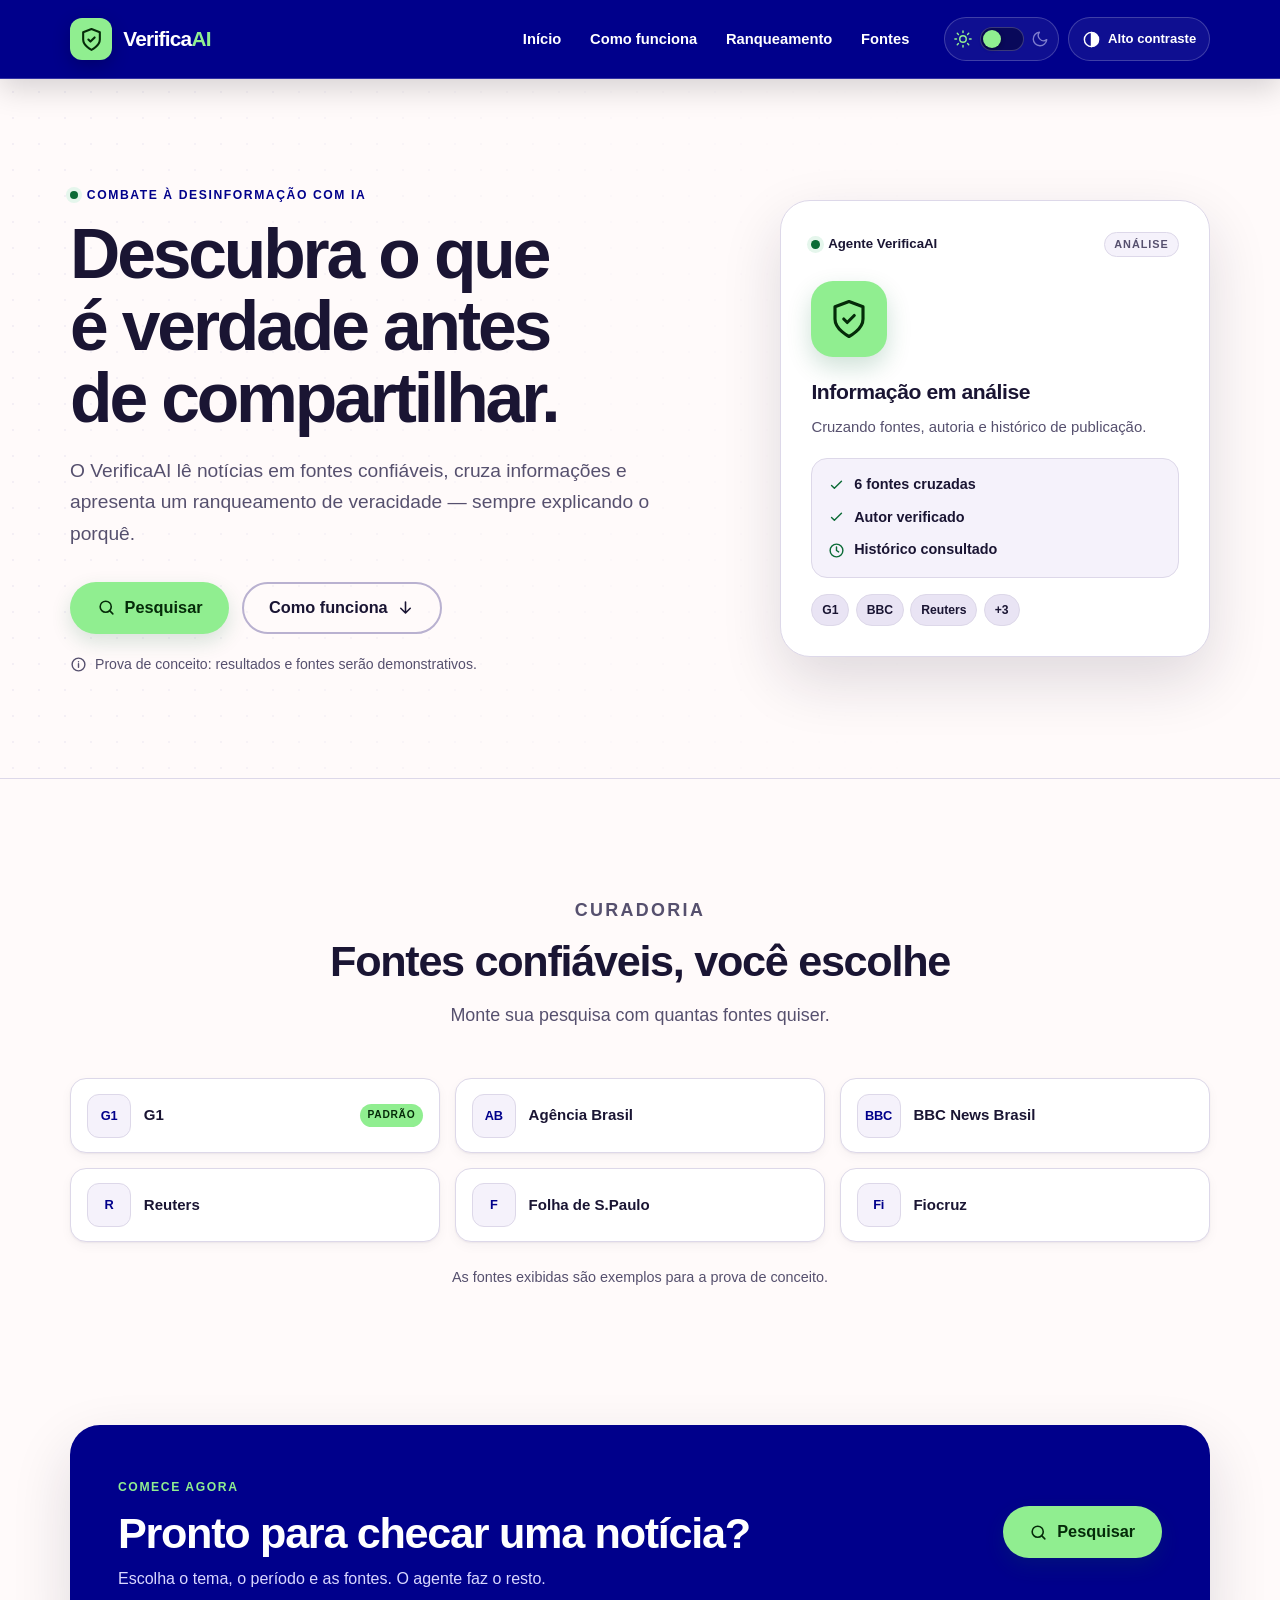
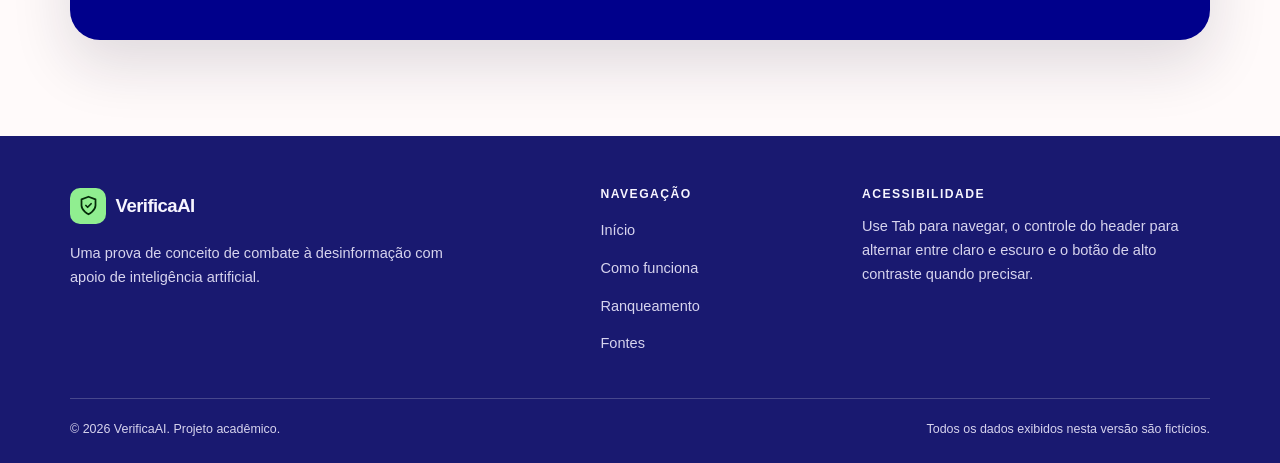
==== frontend/index.html @ 09188e4e "feat: criação inicial do frontend" ====
<!doctype html>
<html lang="pt-BR">
<head>
  <meta charset="utf-8">
  <meta name="viewport" content="width=device-width, initial-scale=1">
  <meta name="description" content="VerificaAI: aplicação que cruza fontes confiáveis e ranqueia a veracidade de notícias com o apoio de um agente de IA.">
  <meta name="theme-color" id="theme-color" content="#00008b">
  <title>VerificaAI — Combate à desinformação com IA</title>
  <script>
    (function () {
      try {
        var theme = localStorage.getItem("verificaai-theme");
        var contrast = localStorage.getItem("verificaai-contrast");
        var prefersDark = window.matchMedia("(prefers-color-scheme: dark)").matches;
        document.documentElement.dataset.theme = theme === "light" || theme === "dark" ? theme : (prefersDark ? "dark" : "light");
        if (contrast === "high") {
          document.documentElement.dataset.contrast = "high";
        }
      } catch (error) {
        document.documentElement.dataset.theme = window.matchMedia("(prefers-color-scheme: dark)").matches ? "dark" : "light";
      }
    })();
  </script>
  <link rel="stylesheet" href="src/css/global.css">
  <link rel="stylesheet" href="src/css/header.css">
  <link rel="stylesheet" href="src/css/button.css">
  <link rel="stylesheet" href="src/css/layout.css">
  <link rel="stylesheet" href="src/css/footer.css">
  <script src="src/js/theme_change.js" defer></script>
</head>
<body>
  <a class="skip-link" href="#conteudo">Pular para o conteúdo</a>

  <header class="site-header">
    <div class="container header__inner">
      <a class="brand" href="#inicio" aria-label="VerificaAI — voltar ao início">
        <span class="brand__mark" aria-hidden="true">
          <svg viewBox="0 0 24 24" fill="none" stroke="currentColor" stroke-width="2" stroke-linecap="round" stroke-linejoin="round">
            <path d="M12 22s8-4 8-10V5l-8-3-8 3v7c0 6 8 10 8 10Z"/>
            <path d="m9 12 2 2 4-4"/>
          </svg>
        </span>
        <span class="brand__name">Verifica<span>AI</span></span>
      </a>

      <nav class="main-nav" aria-label="Navegação principal">
        <ul class="nav-list">
          <li><a href="#inicio">Início</a></li>
          <li><a href="pages/como_funciona.html">Como funciona</a></li>
          <li><a href="pages/como_funciona.html#ranqueamento">Ranqueamento</a></li>
          <li><a href="#fontes">Fontes</a></li>
        </ul>
      </nav>

      <div class="header__actions">
        <button class="theme-switch" id="theme-switch" type="button" role="switch" aria-checked="false" aria-label="Ativar tema escuro">
          <svg class="theme-switch__icon theme-switch__icon--sun" viewBox="0 0 24 24" fill="none" stroke="currentColor" stroke-width="1.8" stroke-linecap="round" stroke-linejoin="round" aria-hidden="true">
            <circle cx="12" cy="12" r="4"/>
            <path d="M12 2v2m0 16v2M4.93 4.93l1.41 1.41m11.32 11.32 1.41 1.41M2 12h2m16 0h2M4.93 19.07l1.41-1.41M17.66 6.34l1.41-1.41"/>
          </svg>
          <span class="theme-switch__track" aria-hidden="true">
            <span class="theme-switch__thumb"></span>
          </span>
          <svg class="theme-switch__icon theme-switch__icon--moon" viewBox="0 0 24 24" fill="none" stroke="currentColor" stroke-width="1.8" stroke-linecap="round" stroke-linejoin="round" aria-hidden="true">
            <path d="M21 12.8A9 9 0 1 1 11.2 3 7 7 0 0 0 21 12.8Z"/>
          </svg>
        </button>

        <button class="contrast-toggle" id="contrast-toggle" type="button" aria-pressed="false" aria-label="Ativar alto contraste">
          <svg viewBox="0 0 24 24" fill="none" stroke="currentColor" stroke-width="1.8" stroke-linecap="round" stroke-linejoin="round" aria-hidden="true">
            <circle cx="12" cy="12" r="9"/>
            <path d="M12 3v18"/>
            <path d="M12 3a9 9 0 0 1 0 18" fill="currentColor" stroke="none"/>
          </svg>
          <span class="contrast-toggle__label">Alto contraste</span>
        </button>
      </div>
    </div>
  </header>

  <main id="conteudo" tabindex="-1">
    <section class="hero" id="inicio" aria-labelledby="hero-title">
      <div class="container hero__inner">
        <div class="hero__content">
          <p class="eyebrow"><span class="eyebrow__dot" aria-hidden="true"></span>Combate à desinformação com IA</p>
          <h1 id="hero-title">Descubra o que é verdade antes de compartilhar.</h1>
          <p class="hero__lead">O VerificaAI lê notícias em fontes confiáveis, cruza informações e apresenta um ranqueamento de veracidade — sempre explicando o porquê.</p>
          <div class="hero__actions">
            <button class="btn btn--primary btn--lg" type="button" id="btn-pesquisar" data-open-search>
              <svg viewBox="0 0 24 24" fill="none" stroke="currentColor" stroke-width="2" stroke-linecap="round" stroke-linejoin="round" aria-hidden="true">
                <circle cx="11" cy="11" r="7"/>
                <path d="m20 20-4-4"/>
              </svg>
              Pesquisar
            </button>
            <a class="btn btn--ghost btn--lg" href="pages/como_funciona.html">
              Como funciona
              <svg viewBox="0 0 24 24" fill="none" stroke="currentColor" stroke-width="2" stroke-linecap="round" stroke-linejoin="round" aria-hidden="true">
                <path d="M12 5v14m0 0-6-6m6 6 6-6"/>
              </svg>
            </a>
          </div>
          <p class="hero__note">
            <svg viewBox="0 0 24 24" fill="none" stroke="currentColor" stroke-width="2" stroke-linecap="round" stroke-linejoin="round" aria-hidden="true">
              <circle cx="12" cy="12" r="9"/>
              <path d="M12 11v5m0-8h.01"/>
            </svg>
            Prova de conceito: resultados e fontes serão demonstrativos.
          </p>
        </div>

        <aside class="hero__panel" aria-label="Ilustração do funcionamento do agente de verificação">
          <div class="agent-card">
            <div class="agent-card__header">
              <span class="agent-card__status">
                <span class="status-dot" aria-hidden="true"></span>
                Agente VerificaAI
              </span>
              <span class="agent-card__tag">Análise</span>
            </div>

            <div class="agent-card__shield" aria-hidden="true">
              <svg viewBox="0 0 24 24" fill="none" stroke="currentColor" stroke-width="1.8" stroke-linecap="round" stroke-linejoin="round">
                <path d="M12 22s8-4 8-10V5l-8-3-8 3v7c0 6 8 10 8 10Z"/>
                <path d="m9 12 2 2 4-4"/>
              </svg>
            </div>

            <p class="agent-card__title">Informação em análise</p>
            <p class="agent-card__text">Cruzando fontes, autoria e histórico de publicação.</p>

            <ul class="agent-card__checks">
              <li>
                <svg viewBox="0 0 24 24" fill="none" stroke="currentColor" stroke-width="2" stroke-linecap="round" stroke-linejoin="round" aria-hidden="true"><path d="m5 12 4 4L19 6"/></svg>
                6 fontes cruzadas
              </li>
              <li>
                <svg viewBox="0 0 24 24" fill="none" stroke="currentColor" stroke-width="2" stroke-linecap="round" stroke-linejoin="round" aria-hidden="true"><path d="m5 12 4 4L19 6"/></svg>
                Autor verificado
              </li>
              <li>
                <svg viewBox="0 0 24 24" fill="none" stroke="currentColor" stroke-width="2" stroke-linecap="round" stroke-linejoin="round" aria-hidden="true"><circle cx="12" cy="12" r="9"/><path d="M12 7v5l3 2"/></svg>
                Histórico consultado
              </li>
            </ul>

            <div class="agent-card__sources" aria-label="Exemplos de fontes consultadas">
              <span>G1</span>
              <span>BBC</span>
              <span>Reuters</span>
              <span>+3</span>
            </div>
          </div>
        </aside>
      </div>
    </section>

    <section class="section" id="fontes" aria-labelledby="fontes-title">
      <div class="container">
        <div class="section__header section__header--center">
          <p class="eyebrow">Curadoria</p>
          <h2 id="fontes-title">Fontes confiáveis, você escolhe</h2>
          <p>Monte sua pesquisa com quantas fontes quiser.</p>
        </div>

        <ul class="sources-grid" aria-label="Fontes disponíveis">
          <li class="source-card">
            <span class="source-card__mark" aria-hidden="true">G1</span>
            <span class="source-card__name">G1</span>
            <span class="source-card__tag">Padrão</span>
          </li>
          <li class="source-card">
            <span class="source-card__mark" aria-hidden="true">AB</span>
            <span class="source-card__name">Agência Brasil</span>
          </li>
          <li class="source-card">
            <span class="source-card__mark" aria-hidden="true">BBC</span>
            <span class="source-card__name">BBC News Brasil</span>
          </li>
          <li class="source-card">
            <span class="source-card__mark" aria-hidden="true">R</span>
            <span class="source-card__name">Reuters</span>
          </li>
          <li class="source-card">
            <span class="source-card__mark" aria-hidden="true">F</span>
            <span class="source-card__name">Folha de S.Paulo</span>
          </li>
          <li class="source-card">
            <span class="source-card__mark" aria-hidden="true">Fi</span>
            <span class="source-card__name">Fiocruz</span>
          </li>
        </ul>

        <p class="sources-note">As fontes exibidas são exemplos para a prova de conceito.</p>
      </div>
    </section>

    <section class="section section--cta" aria-labelledby="cta-title">
      <div class="container">
        <div class="cta-panel">
          <div class="cta-panel__content">
            <p class="eyebrow">Comece agora</p>
            <h2 id="cta-title">Pronto para checar uma notícia?</h2>
            <p>Escolha o tema, o período e as fontes. O agente faz o resto.</p>
          </div>
          <button class="btn btn--primary btn--lg" type="button" data-open-search>
            <svg viewBox="0 0 24 24" fill="none" stroke="currentColor" stroke-width="2" stroke-linecap="round" stroke-linejoin="round" aria-hidden="true">
              <circle cx="11" cy="11" r="7"/>
              <path d="m20 20-4-4"/>
            </svg>
            Pesquisar
          </button>
        </div>
      </div>
    </section>
  </main>

  <footer class="site-footer">
    <div class="container">
      <div class="footer__grid">
        <div class="footer__brand-col">
          <a class="footer__brand" href="#inicio" aria-label="VerificaAI — voltar ao início">
            <span class="footer__brand-mark" aria-hidden="true">
              <svg viewBox="0 0 24 24" fill="none" stroke="currentColor" stroke-width="2" stroke-linecap="round" stroke-linejoin="round">
                <path d="M12 22s8-4 8-10V5l-8-3-8 3v7c0 6 8 10 8 10Z"/>
                <path d="m9 12 2 2 4-4"/>
              </svg>
            </span>
            VerificaAI
          </a>
          <p>Uma prova de conceito de combate à desinformação com apoio de inteligência artificial.</p>
        </div>

        <nav class="footer__nav" aria-label="Links do rodapé">
          <h2 class="footer__title">Navegação</h2>
          <ul>
            <li><a href="#inicio">Início</a></li>
            <li><a href="pages/como_funciona.html">Como funciona</a></li>
            <li><a href="pages/como_funciona.html#ranqueamento">Ranqueamento</a></li>
            <li><a href="#fontes">Fontes</a></li>
          </ul>
        </nav>

        <div>
          <h2 class="footer__title">Acessibilidade</h2>
          <p>Use Tab para navegar, o controle do header para alternar entre claro e escuro e o botão de alto contraste quando precisar.</p>
        </div>
      </div>

      <div class="footer__bottom">
        <p>© 2026 VerificaAI. Projeto acadêmico.</p>
        <p>Todos os dados exibidos nesta versão são fictícios.</p>
      </div>
    </div>
  </footer>

  <div class="sr-only" id="a11y-status" role="status" aria-live="polite" aria-atomic="true"></div>
</body>
</html>
---- frontend/src/css/global.css ----
:root {
  color-scheme: light;
  --font-sans: "Segoe UI", "Helvetica Neue", Arial, system-ui, -apple-system, sans-serif;
  --container: 1140px;

  --bg: #fffafa;
  --surface: #ffffff;
  --surface-2: #f5f2fb;
  --surface-3: #e9e4f4;
  --text: #1a1533;
  --text-muted: #56506e;
  --border: #ddd8e9;
  --border-strong: #b9b1d0;

  --link: #1a1a9c;
  --link-hover: #00008b;
  --accent: #00008b;
  --primary: #90ee90;
  --primary-hover: #6fdc6f;
  --on-primary: #052b09;

  --header-bg: #00008b;
  --header-text: #ffffff;
  --header-muted: #d9d7ff;
  --header-border: rgba(255, 255, 255, 0.2);
  --header-hover: rgba(255, 255, 255, 0.13);

  --footer-bg: #191970;
  --footer-text: #f7f5ff;
  --footer-muted: #d7d4ee;
  --footer-border: rgba(255, 255, 255, 0.2);

  --success: #0b6b36;
  --success-bg: #e5f6ec;
  --warning: #8a5100;
  --warning-bg: #fff2da;
  --danger: #b3261e;
  --danger-bg: #fdebea;

  --focus: #00008b;
  --focus-halo: #ffc857;

  --shadow-sm: 0 1px 2px rgba(26, 21, 51, 0.06), 0 4px 12px rgba(26, 21, 51, 0.04);
  --shadow-md: 0 12px 30px rgba(26, 21, 51, 0.09);
  --shadow-lg: 0 24px 60px rgba(26, 21, 51, 0.14);

  --radius-sm: 10px;
  --radius-md: 16px;
  --radius-lg: 24px;
  --radius-xl: 30px;

  --transition: 180ms ease;
}

:root[data-theme="dark"] {
  color-scheme: dark;
  --bg: #2e2e2e;
  --surface: #383838;
  --surface-2: #414141;
  --surface-3: #4b4b4b;
  --text: #f7f5ff;
  --text-muted: #c9c4d8;
  --border: #5b5666;
  --border-strong: #7c758c;

  --link: #c9c4ff;
  --link-hover: #e3e0ff;
  --accent: #c9c4ff;
  --primary: #90ee90;
  --primary-hover: #a5f7a5;
  --on-primary: #052b09;

  --header-bg: #00008b;
  --header-text: #ffffff;
  --header-muted: #e1dfff;
  --header-border: rgba(255, 255, 255, 0.24);
  --header-hover: rgba(255, 255, 255, 0.16);

  --footer-bg: #191970;
  --footer-text: #f7f5ff;
  --footer-muted: #e1dfff;
  --footer-border: rgba(255, 255, 255, 0.24);

  --success: #7ce5a8;
  --success-bg: #173d28;
  --warning: #ffd18a;
  --warning-bg: #46320f;
  --danger: #ff9b95;
  --danger-bg: #4a1d1b;

  --focus: #ffffff;
  --focus-halo: #ffc857;

  --shadow-sm: 0 1px 2px rgba(0, 0, 0, 0.3), 0 4px 12px rgba(0, 0, 0, 0.2);
  --shadow-md: 0 12px 30px rgba(0, 0, 0, 0.32);
  --shadow-lg: 0 24px 60px rgba(0, 0, 0, 0.4);
}

:root[data-contrast="high"] {
  --bg: #ffffff;
  --surface: #ffffff;
  --surface-2: #ffffff;
  --surface-3: #ededed;
  --text: #000000;
  --text-muted: #1c1c1c;
  --border: #000000;
  --border-strong: #000000;

  --link: #0000cc;
  --link-hover: #0000ee;
  --accent: #0000cc;
  --primary: #90ee90;
  --primary-hover: #66dd66;
  --on-primary: #000000;

  --header-bg: #000000;
  --header-text: #ffffff;
  --header-muted: #ffffff;
  --header-border: #ffffff;
  --header-hover: #333333;

  --footer-bg: #000000;
  --footer-text: #ffffff;
  --footer-muted: #ffffff;
  --footer-border: #ffffff;

  --success: #006400;
  --success-bg: #ffffff;
  --warning: #6b3b00;
  --warning-bg: #ffffff;
  --danger: #b00020;
  --danger-bg: #ffffff;

  --focus: #000000;
  --focus-halo: #ffff00;

  --shadow-sm: none;
  --shadow-md: none;
  --shadow-lg: none;
}

:root[data-theme="dark"][data-contrast="high"] {
  --bg: #000000;
  --surface: #000000;
  --surface-2: #000000;
  --surface-3: #141414;
  --text: #ffffff;
  --text-muted: #f0f0f0;
  --border: #ffffff;
  --border-strong: #ffffff;

  --link: #ffff00;
  --link-hover: #ffff99;
  --accent: #ffff00;
  --primary: #90ee90;
  --primary-hover: #b6ffb6;
  --on-primary: #000000;

  --header-bg: #000000;
  --header-text: #ffffff;
  --header-muted: #ffffff;
  --header-border: #ffffff;
  --header-hover: #333333;

  --footer-bg: #000000;
  --footer-text: #ffffff;
  --footer-muted: #ffffff;
  --footer-border: #ffffff;

  --success: #7cfc00;
  --success-bg: #000000;
  --warning: #ffd700;
  --warning-bg: #000000;
  --danger: #ff8080;
  --danger-bg: #000000;

  --focus: #ffffff;
  --focus-halo: #ffff00;
}

*,
*::before,
*::after {
  box-sizing: border-box;
}

html {
  scroll-behavior: smooth;
  scroll-padding-top: 7rem;
}

body {
  margin: 0;
  min-height: 100vh;
  overflow-x: hidden;
  background: var(--bg);
  color: var(--text);
  font-family: var(--font-sans);
  font-size: 1rem;
  line-height: 1.65;
  -webkit-font-smoothing: antialiased;
  text-rendering: optimizeLegibility;
  transition: background-color var(--transition), color var(--transition);
}

main {
  display: block;
}

main:focus {
  outline: none;
}

h1,
h2,
h3,
h4 {
  margin: 0;
  color: var(--text);
  font-weight: 800;
  letter-spacing: -0.03em;
  line-height: 1.12;
  text-wrap: balance;
}

h1 {
  font-size: clamp(2.45rem, 6vw, 4.35rem);
  line-height: 1.04;
  letter-spacing: -0.045em;
}

h2 {
  font-size: clamp(1.8rem, 3.6vw, 2.7rem);
}

h3 {
  font-size: 1.2rem;
}

p {
  margin: 0;
}

a {
  color: var(--link);
  text-decoration-thickness: 0.08em;
  text-underline-offset: 0.18em;
}

a:hover {
  color: var(--link-hover);
}

ul,
ol {
  margin: 0;
  padding: 0;
}

img,
svg {
  display: block;
  max-width: 100%;
}

svg {
  width: 1.25em;
  height: 1.25em;
  flex: 0 0 auto;
}

button,
input,
select,
textarea {
  font: inherit;
  color: inherit;
}

button {
  cursor: pointer;
}

::selection {
  background: var(--primary);
  color: var(--on-primary);
}

:where(a, button, input, select, textarea, [tabindex]):focus-visible {
  outline: 3px solid var(--focus);
  outline-offset: 2px;
  box-shadow: 0 0 0 5px var(--focus-halo);
}

.container {
  width: min(calc(100% - 2.5rem), var(--container));
  margin-inline: auto;
}

.section {
  padding-block: clamp(4rem, 8vw, 6.5rem);
  background: var(--bg);
}

.section--alt {
  background: var(--surface-2);
  border-block: 1px solid var(--border);
}

.section__header {
  max-width: 680px;
  margin-bottom: clamp(2rem, 4vw, 3rem);
}

.section__header p {
  margin-top: 1rem;
  color: var(--text-muted);
  font-size: clamp(1rem, 1.6vw, 1.12rem);
}

.section__header--center {
  margin-inline: auto;
  text-align: center;
}

.eyebrow {
  display: inline-flex;
  align-items: center;
  gap: 0.55rem;
  margin-bottom: 0.85rem;
  color: var(--accent);
  font-size: 0.76rem;
  font-weight: 800;
  letter-spacing: 0.13em;
  line-height: 1.4;
  text-transform: uppercase;
}

.eyebrow__dot {
  width: 0.5rem;
  height: 0.5rem;
  border-radius: 50%;
  background: var(--success);
  box-shadow: 0 0 0 4px var(--success-bg);
}

.highlight {
  background: linear-gradient(transparent 62%, var(--primary) 62%);
  border-radius: 0.1em;
  padding-inline: 0.04em;
}

.skip-link {
  position: fixed;
  top: 0.75rem;
  left: 0.75rem;
  z-index: 100;
  padding: 0.7rem 1rem;
  border: 2px solid var(--on-primary);
  border-radius: var(--radius-sm);
  background: var(--primary);
  color: var(--on-primary);
  font-weight: 800;
  text-decoration: none;
  transform: translateY(-160%);
  transition: transform var(--transition);
}

.skip-link:focus {
  transform: translateY(0);
}

.sr-only {
  position: absolute;
  width: 1px;
  height: 1px;
  padding: 0;
  margin: -1px;
  overflow: hidden;
  clip: rect(0, 0, 0, 0);
  white-space: nowrap;
  border: 0;
}

@media (max-width: 640px) {
  html {
    scroll-padding-top: 9.5rem;
  }

  .container {
    width: min(calc(100% - 2rem), var(--container));
  }
}

@media (prefers-reduced-motion: reduce) {
  html {
    scroll-behavior: auto;
  }

  *,
  *::before,
  *::after {
    animation-duration: 0.01ms !important;
    animation-iteration-count: 1 !important;
    transition-duration: 0.01ms !important;
    scroll-behavior: auto !important;
  }
}
---- frontend/src/css/header.css ----
.site-header {
  position: sticky;
  top: 0;
  z-index: 50;
  background: var(--header-bg);
  color: var(--header-text);
  border-bottom: 1px solid var(--header-border);
  box-shadow: 0 10px 30px rgba(0, 0, 12, 0.16);
  transition: background-color var(--transition);
}

.header__inner {
  display: flex;
  flex-wrap: wrap;
  align-items: center;
  gap: 1rem;
  min-height: 78px;
  padding-block: 0.7rem;
}

.brand {
  display: inline-flex;
  align-items: center;
  gap: 0.7rem;
  color: var(--header-text);
  font-size: 1.3rem;
  font-weight: 800;
  letter-spacing: -0.035em;
  text-decoration: none;
}

.brand:hover {
  color: var(--header-text);
}

.brand__mark {
  display: grid;
  width: 42px;
  height: 42px;
  place-items: center;
  border-radius: 12px;
  background: var(--primary);
  color: var(--on-primary);
  box-shadow: 0 6px 18px rgba(0, 0, 0, 0.22);
}

.brand__mark svg {
  width: 25px;
  height: 25px;
}

.brand__name span {
  color: var(--primary);
}

.main-nav {
  margin-inline-start: auto;
}

.nav-list {
  display: flex;
  flex-wrap: wrap;
  gap: 0.2rem;
  list-style: none;
}

.nav-list a {
  display: inline-flex;
  min-height: 42px;
  align-items: center;
  padding: 0.45rem 0.8rem;
  border-radius: 999px;
  color: var(--header-text);
  font-size: 0.92rem;
  font-weight: 600;
  text-decoration: none;
  transition: background-color var(--transition), color var(--transition);
}

.nav-list a:hover {
  background: var(--header-hover);
  color: var(--header-text);
}

.nav-list a[aria-current="page"] {
  background: var(--header-hover);
  color: var(--header-text);
}

.header__actions {
  display: flex;
  align-items: center;
  gap: 0.55rem;
  margin-inline-start: 0.35rem;
}

.theme-switch,
.contrast-toggle {
  display: inline-flex;
  min-height: 44px;
  align-items: center;
  justify-content: center;
  border: 1px solid var(--header-border);
  border-radius: 999px;
  background: rgba(255, 255, 255, 0.06);
  color: var(--header-text);
  transition: background-color var(--transition), border-color var(--transition), color var(--transition);
}

.theme-switch {
  gap: 0.45rem;
  padding: 0.35rem 0.6rem;
}

.theme-switch:hover {
  background: var(--header-hover);
}

.theme-switch__icon {
  width: 18px;
  height: 18px;
  color: var(--header-muted);
  opacity: 0.55;
  transition: color var(--transition), opacity var(--transition), transform var(--transition);
}

.theme-switch__track {
  position: relative;
  display: block;
  width: 44px;
  height: 24px;
  border: 1px solid var(--header-border);
  border-radius: 999px;
  background: rgba(0, 0, 0, 0.38);
}

.theme-switch__thumb {
  position: absolute;
  top: 2px;
  left: 2px;
  width: 18px;
  height: 18px;
  border-radius: 50%;
  background: var(--primary);
  box-shadow: 0 1px 4px rgba(0, 0, 0, 0.4);
  transition: transform var(--transition), background-color var(--transition);
}

:root[data-theme="dark"] .theme-switch__thumb {
  transform: translateX(20px);
}

:root[data-theme="light"] .theme-switch__icon--sun,
:root[data-theme="dark"] .theme-switch__icon--moon {
  color: var(--primary);
  opacity: 1;
  transform: scale(1.08);
}

.contrast-toggle {
  gap: 0.45rem;
  padding: 0.4rem 0.8rem;
  font-size: 0.82rem;
  font-weight: 700;
}

.contrast-toggle svg {
  width: 19px;
  height: 19px;
}

.contrast-toggle:hover {
  background: var(--header-hover);
}

.contrast-toggle[aria-pressed="true"] {
  border-color: var(--primary);
  background: var(--primary);
  color: var(--on-primary);
}

:root[data-contrast="high"] .site-header {
  border-bottom-width: 2px;
}

:root[data-contrast="high"] .brand__mark,
:root[data-contrast="high"] .theme-switch,
:root[data-contrast="high"] .contrast-toggle {
  border: 2px solid var(--header-border);
}

@media (max-width: 900px) {
  .header__inner {
    gap: 0.6rem;
    padding-block: 0.65rem 0.5rem;
  }

  .main-nav {
    order: 3;
    width: 100%;
    margin-inline-start: 0;
    padding-top: 0.35rem;
    border-top: 1px solid var(--header-border);
  }

  .nav-list {
    flex-wrap: nowrap;
    overflow-x: auto;
    padding-block: 0.15rem;
    scrollbar-width: none;
  }

  .nav-list::-webkit-scrollbar {
    display: none;
  }

  .nav-list a {
    white-space: nowrap;
  }

  .header__actions {
    margin-inline-start: auto;
  }
}

@media (max-width: 520px) {
  .brand {
    font-size: 1.15rem;
  }

  .brand__mark {
    width: 38px;
    height: 38px;
  }

  .theme-switch {
    padding-inline: 0.5rem;
  }

  .contrast-toggle {
    width: 44px;
    padding: 0;
  }

  .contrast-toggle__label {
    position: absolute;
    width: 1px;
    height: 1px;
    padding: 0;
    margin: -1px;
    overflow: hidden;
    clip: rect(0, 0, 0, 0);
    white-space: nowrap;
    border: 0;
  }
}
---- frontend/src/css/button.css ----
.btn {
  display: inline-flex;
  min-height: 46px;
  align-items: center;
  justify-content: center;
  gap: 0.55rem;
  padding: 0.68rem 1.25rem;
  border: 2px solid transparent;
  border-radius: 999px;
  font-size: 0.98rem;
  font-weight: 800;
  line-height: 1.2;
  text-align: center;
  text-decoration: none;
  transition: background-color var(--transition), border-color var(--transition), color var(--transition), transform var(--transition), box-shadow var(--transition);
}

.btn svg {
  width: 19px;
  height: 19px;
}

.btn--lg {
  min-height: 52px;
  padding: 0.85rem 1.55rem;
  font-size: 1.02rem;
}

.btn--primary {
  background: var(--primary);
  color: var(--on-primary);
  box-shadow: 0 8px 20px rgba(11, 107, 54, 0.16);
}

.btn--primary:hover {
  background: var(--primary-hover);
  color: var(--on-primary);
  box-shadow: 0 12px 26px rgba(11, 107, 54, 0.22);
  transform: translateY(-1px);
}

.btn--primary:active {
  transform: translateY(0);
  box-shadow: 0 4px 12px rgba(11, 107, 54, 0.18);
}

.btn--ghost {
  border-color: var(--border-strong);
  background: transparent;
  color: var(--text);
}

.btn--ghost:hover {
  border-color: var(--text-muted);
  background: var(--surface-2);
  color: var(--text);
}

.btn:focus-visible {
  box-shadow: 0 0 0 5px var(--focus-halo);
}

:root[data-contrast="high"] .btn {
  border-width: 3px;
}

:root[data-contrast="high"] .btn--primary {
  border-color: var(--text);
}

:root[data-contrast="high"] .btn--ghost {
  border-color: var(--border);
}
---- frontend/src/css/layout.css ----
.page-hero {
  overflow: hidden;
  padding-block: clamp(2.5rem, 6vw, 4.5rem) clamp(2.25rem, 5vw, 3.5rem);
  border-bottom: 1px solid var(--border);
  background: var(--bg);
}

.page-hero h1 {
  margin-bottom: 1rem;
}

.page-hero__lead {
  max-width: 780px;
  color: var(--text-muted);
  font-size: clamp(1.02rem, 1.6vw, 1.15rem);
}

.breadcrumb {
  margin-bottom: 1.4rem;
}

.breadcrumb ol {
  display: flex;
  flex-wrap: wrap;
  gap: 0.5rem;
  align-items: center;
  list-style: none;
  font-size: 0.82rem;
}

.breadcrumb li {
  display: flex;
  align-items: center;
  gap: 0.5rem;
}

.breadcrumb li + li::before {
  color: var(--border-strong);
  content: "/";
}

.breadcrumb a {
  color: var(--text-muted);
  font-weight: 600;
  text-decoration: none;
}

.breadcrumb a:hover {
  color: var(--link);
  text-decoration: underline;
  text-underline-offset: 0.18em;
}

.breadcrumb [aria-current="page"] {
  color: var(--text);
  font-weight: 700;
}

.hero {
  position: relative;
  overflow: hidden;
  padding-block: clamp(3.5rem, 8vw, 6.5rem);
  border-bottom: 1px solid var(--border);
  background: var(--bg);
}

.hero::before {
  position: absolute;
  inset: 0;
  background-image: radial-gradient(var(--border) 1px, transparent 1px);
  background-size: 26px 26px;
  content: "";
  opacity: 0.32;
  pointer-events: none;
  -webkit-mask-image: linear-gradient(to right, #000, transparent 72%);
  mask-image: linear-gradient(to right, #000, transparent 72%);
}

.hero__inner {
  position: relative;
  display: grid;
  grid-template-columns: minmax(0, 1.12fr) minmax(320px, 0.88fr);
  gap: clamp(2.5rem, 6vw, 5rem);
  align-items: center;
}

.hero__content {
  max-width: 690px;
}

.hero h1 {
  margin-bottom: 1.25rem;
}

.hero__lead {
  max-width: 620px;
  color: var(--text-muted);
  font-size: clamp(1.04rem, 1.7vw, 1.2rem);
}

.hero__actions {
  display: flex;
  flex-wrap: wrap;
  gap: 0.8rem;
  margin-top: 2rem;
}

.hero__note {
  display: flex;
  align-items: flex-start;
  gap: 0.5rem;
  margin-top: 1.2rem;
  color: var(--text-muted);
  font-size: 0.88rem;
}

.hero__note svg {
  width: 17px;
  height: 17px;
  margin-top: 0.18rem;
}

.hero__panel {
  position: relative;
  width: 100%;
  max-width: 430px;
  justify-self: end;
}

.agent-card {
  position: relative;
  z-index: 1;
  padding: clamp(1.35rem, 3vw, 1.9rem);
  border: 1px solid var(--border);
  border-radius: var(--radius-xl);
  background: var(--surface);
  box-shadow: var(--shadow-lg);
}

.agent-card__header {
  display: flex;
  align-items: center;
  justify-content: space-between;
  gap: 1rem;
  margin-bottom: 1.5rem;
}

.agent-card__status {
  display: inline-flex;
  align-items: center;
  gap: 0.5rem;
  font-size: 0.83rem;
  font-weight: 800;
}

.status-dot {
  width: 0.55rem;
  height: 0.55rem;
  border-radius: 50%;
  background: var(--success);
  box-shadow: 0 0 0 4px var(--success-bg);
  animation: status-pulse 2.8s ease-in-out infinite;
}

@keyframes status-pulse {
  0%,
  100% {
    box-shadow: 0 0 0 3px var(--success-bg);
  }

  50% {
    box-shadow: 0 0 0 7px var(--success-bg);
  }
}

.agent-card__tag,
.score-card__badge {
  display: inline-flex;
  align-items: center;
  padding: 0.22rem 0.55rem;
  border: 1px solid var(--border);
  border-radius: 999px;
  background: var(--surface-2);
  color: var(--text-muted);
  font-size: 0.68rem;
  font-weight: 800;
  letter-spacing: 0.09em;
  line-height: 1.5;
  text-transform: uppercase;
}

.agent-card__shield {
  display: grid;
  width: 76px;
  height: 76px;
  margin-bottom: 1.15rem;
  place-items: center;
  border-radius: 22px;
  background: var(--primary);
  color: var(--on-primary);
  box-shadow: 0 10px 24px rgba(11, 107, 54, 0.2);
}

.agent-card__shield svg {
  width: 42px;
  height: 42px;
}

.agent-card__title {
  margin-bottom: 0.3rem;
  font-size: 1.32rem;
  font-weight: 800;
  letter-spacing: -0.02em;
}

.agent-card__text {
  margin-bottom: 1.15rem;
  color: var(--text-muted);
  font-size: 0.93rem;
}

.agent-card__checks {
  display: grid;
  gap: 0.55rem;
  padding: 0.9rem 1rem;
  border: 1px solid var(--border);
  border-radius: var(--radius-md);
  background: var(--surface-2);
  list-style: none;
}

.agent-card__checks li {
  display: flex;
  align-items: center;
  gap: 0.55rem;
  font-size: 0.9rem;
  font-weight: 600;
}

.agent-card__checks svg {
  width: 17px;
  height: 17px;
  color: var(--success);
}

.agent-card__sources {
  display: flex;
  flex-wrap: wrap;
  gap: 0.4rem;
  margin-top: 1rem;
}

.agent-card__sources span {
  padding: 0.32rem 0.62rem;
  border: 1px solid var(--border);
  border-radius: 999px;
  background: var(--surface-3);
  font-size: 0.76rem;
  font-weight: 800;
}

.trust-strip {
  border-bottom: 1px solid var(--border);
  background: var(--surface);
}

.trust-strip__list {
  display: grid;
  grid-template-columns: repeat(4, 1fr);
  list-style: none;
}

.trust-strip__list li {
  display: flex;
  flex-direction: column;
  gap: 0.08rem;
  padding: 1.25rem 1.5rem;
  border-left: 1px solid var(--border);
}

.trust-strip__list li:first-child {
  padding-left: 0;
  border-left: 0;
}

.trust-strip__list strong {
  color: var(--text);
  font-size: 1.1rem;
  letter-spacing: -0.02em;
}

.trust-strip__list span {
  color: var(--text-muted);
  font-size: 0.86rem;
}

.steps {
  display: grid;
  grid-template-columns: repeat(3, 1fr);
  gap: 1.15rem;
  list-style: none;
}

.step-card {
  position: relative;
  display: flex;
  flex-direction: column;
  gap: 0.6rem;
  padding: 1.7rem;
  border: 1px solid var(--border);
  border-radius: var(--radius-lg);
  background: var(--surface);
  box-shadow: var(--shadow-sm);
  transition: transform var(--transition), box-shadow var(--transition), border-color var(--transition);
}

.step-card:hover {
  border-color: var(--border-strong);
  box-shadow: var(--shadow-md);
  transform: translateY(-3px);
}

.step-card__number {
  position: absolute;
  top: 1.25rem;
  right: 1.25rem;
  display: grid;
  width: 2rem;
  height: 2rem;
  place-items: center;
  border: 1px solid var(--border);
  border-radius: 50%;
  background: var(--surface-2);
  color: var(--text-muted);
  font-size: 0.78rem;
  font-weight: 800;
}

.step-card__icon {
  display: grid;
  width: 48px;
  height: 48px;
  margin-bottom: 0.4rem;
  place-items: center;
  border-radius: 14px;
  background: var(--success-bg);
  color: var(--success);
}

.step-card__icon svg {
  width: 24px;
  height: 24px;
}

.step-card h3 {
  padding-right: 2.2rem;
}

.step-card p {
  color: var(--text-muted);
  font-size: 0.94rem;
}

.ranking {
  display: grid;
  grid-template-columns: minmax(0, 1fr) minmax(360px, 0.9fr);
  gap: clamp(2rem, 5vw, 4.5rem);
  align-items: center;
}

.ranking__content h2 {
  margin-bottom: 1rem;
}

.ranking__content > p:not(.eyebrow) {
  color: var(--text-muted);
  font-size: 1.03rem;
}

.feature-list {
  display: grid;
  gap: 1rem;
  margin-top: 1.6rem;
  list-style: none;
}

.feature-list li {
  display: flex;
  align-items: flex-start;
  gap: 0.8rem;
}

.feature-list__icon {
  display: grid;
  width: 27px;
  height: 27px;
  margin-top: 0.08rem;
  flex: 0 0 auto;
  place-items: center;
  border-radius: 50%;
  background: var(--success-bg);
  color: var(--success);
}

.feature-list__icon svg {
  width: 15px;
  height: 15px;
}

.feature-list strong {
  display: block;
  color: var(--text);
  font-size: 0.97rem;
}

.feature-list span {
  display: block;
  margin-top: 0.08rem;
  color: var(--text-muted);
  font-size: 0.9rem;
}

.score-card {
  padding: clamp(1.4rem, 3vw, 2rem);
  border: 1px solid var(--border);
  border-radius: var(--radius-lg);
  background: var(--surface);
  box-shadow: var(--shadow-lg);
}

.score-card__header {
  display: flex;
  align-items: flex-start;
  justify-content: space-between;
  gap: 1rem;
  margin-bottom: 1.35rem;
}

.score-card__label {
  margin-bottom: 0.25rem;
  color: var(--text-muted);
  font-size: 0.7rem;
  font-weight: 800;
  letter-spacing: 0.11em;
  text-transform: uppercase;
}

.score-card__header h3 {
  font-size: 1.18rem;
}

.score-card__score {
  display: flex;
  align-items: center;
  gap: 1.15rem;
  padding-bottom: 1.3rem;
  border-bottom: 1px solid var(--border);
}

.score-ring {
  position: relative;
  display: grid;
  width: 104px;
  height: 104px;
  flex: 0 0 auto;
  place-items: center;
  border-radius: 50%;
  background: conic-gradient(var(--success) var(--score), var(--surface-3) 0);
}

.score-ring::before {
  position: absolute;
  inset: 9px;
  border-radius: 50%;
  background: var(--surface);
  content: "";
}

.score-ring__value {
  position: relative;
  color: var(--text);
  font-size: 1.65rem;
  font-weight: 800;
  letter-spacing: -0.05em;
}

.score-ring__value small {
  margin-left: 0.08rem;
  color: var(--text-muted);
  font-size: 0.85rem;
  font-weight: 700;
}

.score-card__verdict strong {
  display: block;
  margin-bottom: 0.16rem;
  color: var(--success);
  font-size: 1.04rem;
}

.score-card__verdict p {
  color: var(--text-muted);
  font-size: 0.9rem;
}

.score-card__factors {
  display: grid;
  gap: 0.75rem;
  margin-top: 1.25rem;
  list-style: none;
}

.factor {
  display: flex;
  align-items: flex-start;
  gap: 0.6rem;
  color: var(--text-muted);
  font-size: 0.9rem;
  line-height: 1.45;
}

.factor-icon {
  display: grid;
  width: 1.4rem;
  height: 1.4rem;
  flex: 0 0 auto;
  place-items: center;
  border-radius: 50%;
  font-size: 0.85rem;
  font-weight: 900;
}

.factor--positive .factor-icon {
  background: var(--success-bg);
  color: var(--success);
}

.factor--negative .factor-icon {
  background: var(--warning-bg);
  color: var(--warning);
}

.score-card__note {
  margin-top: 1.25rem;
  color: var(--text-muted);
  font-size: 0.78rem;
}

.sources-grid {
  display: grid;
  grid-template-columns: repeat(3, 1fr);
  gap: 0.9rem;
  list-style: none;
}

.source-card {
  display: flex;
  align-items: center;
  gap: 0.8rem;
  padding: 0.9rem 1rem;
  border: 1px solid var(--border);
  border-radius: var(--radius-md);
  background: var(--surface);
  box-shadow: var(--shadow-sm);
}

.source-card__mark {
  display: grid;
  width: 44px;
  height: 44px;
  flex: 0 0 auto;
  place-items: center;
  border: 1px solid var(--border);
  border-radius: 12px;
  background: var(--surface-2);
  color: var(--accent);
  font-size: 0.8rem;
  font-weight: 900;
  letter-spacing: -0.02em;
}

.source-card__name {
  font-size: 0.94rem;
  font-weight: 700;
  line-height: 1.25;
}

.source-card__tag {
  margin-left: auto;
  padding: 0.2rem 0.5rem;
  border-radius: 999px;
  background: var(--primary);
  color: var(--on-primary);
  font-size: 0.64rem;
  font-weight: 900;
  letter-spacing: 0.07em;
  text-transform: uppercase;
}

.sources-note {
  margin-top: 1.5rem;
  color: var(--text-muted);
  font-size: 0.9rem;
  text-align: center;
}

.section--cta {
  padding-block: clamp(1rem, 3vw, 2rem) clamp(4rem, 8vw, 6rem);
}

.cta-panel {
  position: relative;
  display: flex;
  overflow: hidden;
  align-items: center;
  justify-content: space-between;
  gap: 2rem;
  padding: clamp(1.75rem, 4vw, 3rem);
  border-radius: var(--radius-xl);
  background: var(--header-bg);
  color: var(--header-text);
  box-shadow: var(--shadow-lg);
}

.cta-panel__content {
  position: relative;
  z-index: 1;
  max-width: 650px;
}

.cta-panel .eyebrow {
  color: var(--primary);
}

.cta-panel h2 {
  margin-bottom: 0.5rem;
  color: var(--header-text);
}

.cta-panel p:not(.eyebrow) {
  color: var(--header-muted);
}

.cta-panel .btn {
  position: relative;
  z-index: 1;
  flex: 0 0 auto;
}

:root[data-contrast="high"] .hero::before {
  display: none;
}

:root[data-contrast="high"] .section--alt,
:root[data-contrast="high"] .page-hero,
:root[data-contrast="high"] .hero,
:root[data-contrast="high"] .trust-strip {
  border-width: 2px;
}

:root[data-contrast="high"] :is(.agent-card, .step-card, .score-card, .source-card, .cta-panel) {
  border: 2px solid var(--border);
}

:root[data-contrast="high"] .status-dot {
  animation: none;
}

@media (max-width: 980px) {
  .hero__inner {
    grid-template-columns: 1fr;
  }

  .hero__content {
    max-width: 760px;
  }

  .hero__panel {
    max-width: 520px;
    justify-self: center;
  }

  .ranking {
    grid-template-columns: 1fr;
  }

  .score-card {
    max-width: 620px;
  }

  .steps {
    grid-template-columns: repeat(2, 1fr);
  }
}

@media (max-width: 760px) {
  .trust-strip__list {
    grid-template-columns: repeat(2, 1fr);
  }

  .trust-strip__list li {
    padding: 1rem 1.25rem;
  }

  .trust-strip__list li:nth-child(3) {
    padding-left: 0;
    border-left: 0;
  }

  .sources-grid {
    grid-template-columns: repeat(2, 1fr);
  }

  .cta-panel {
    flex-direction: column;
    align-items: flex-start;
  }
}

@media (max-width: 640px) {
  .steps {
    grid-template-columns: 1fr;
  }

  .hero__actions {
    flex-direction: column;
    align-items: stretch;
  }

  .hero__actions .btn {
    width: 100%;
  }

  .score-card__score {
    align-items: flex-start;
  }

  .score-ring {
    width: 92px;
    height: 92px;
  }

  .score-ring__value {
    font-size: 1.45rem;
  }
}

@media (max-width: 540px) {
  .sources-grid {
    grid-template-columns: 1fr;
  }

  .score-card__header {
    flex-direction: column;
    gap: 0.6rem;
  }

  .hero__panel {
    max-width: 100%;
  }

  .agent-card__header {
    align-items: flex-start;
  }
}
---- frontend/src/css/footer.css ----
.site-footer {
  padding-block: 3.25rem 1.5rem;
  background: var(--footer-bg);
  color: var(--footer-text);
  transition: background-color var(--transition);
}

.footer__grid {
  display: grid;
  grid-template-columns: minmax(0, 1.55fr) minmax(140px, 0.7fr) minmax(0, 1.1fr);
  gap: 2.5rem;
  padding-bottom: 2.4rem;
  border-bottom: 1px solid var(--footer-border);
}

.footer__brand {
  display: inline-flex;
  align-items: center;
  gap: 0.6rem;
  color: var(--footer-text);
  font-size: 1.16rem;
  font-weight: 800;
  letter-spacing: -0.03em;
  text-decoration: none;
}

.footer__brand:hover {
  color: var(--footer-text);
}

.footer__brand-mark {
  display: grid;
  width: 36px;
  height: 36px;
  place-items: center;
  border-radius: 10px;
  background: var(--primary);
  color: var(--on-primary);
}

.footer__brand-mark svg {
  width: 21px;
  height: 21px;
}

.footer__brand-col > p {
  max-width: 380px;
  margin-top: 1rem;
  color: var(--footer-muted);
  font-size: 0.91rem;
}

.footer__title {
  margin-bottom: 0.8rem;
  color: var(--footer-text);
  font-size: 0.76rem;
  font-weight: 800;
  letter-spacing: 0.12em;
  text-transform: uppercase;
}

.footer__nav ul {
  display: grid;
  gap: 0.35rem;
  list-style: none;
}

.footer__nav a {
  display: inline-flex;
  min-height: 32px;
  align-items: center;
  color: var(--footer-muted);
  font-size: 0.91rem;
  text-decoration: none;
}

.footer__nav a:hover {
  color: var(--primary);
  text-decoration: underline;
  text-underline-offset: 0.2em;
}

.footer__grid > div > p {
  color: var(--footer-muted);
  font-size: 0.91rem;
}

.footer__bottom {
  display: flex;
  flex-wrap: wrap;
  justify-content: space-between;
  gap: 0.4rem 1.5rem;
  padding-top: 1.25rem;
  color: var(--footer-muted);
  font-size: 0.78rem;
}

:root[data-contrast="high"] .footer__grid {
  border-bottom-width: 2px;
}

:root[data-contrast="high"] .footer__brand-mark {
  border: 2px solid var(--footer-text);
}

:root[data-contrast="high"] .site-footer a {
  text-decoration: underline;
  text-underline-offset: 0.2em;
}

@media (max-width: 800px) {
  .footer__grid {
    grid-template-columns: 1fr 1fr;
  }

  .footer__brand-col {
    grid-column: 1 / -1;
  }
}

@media (max-width: 540px) {
  .footer__grid {
    grid-template-columns: 1fr;
    gap: 1.8rem;
  }

  .footer__brand-col {
    grid-column: auto;
  }

  .footer__bottom {
    flex-direction: column;
  }
}
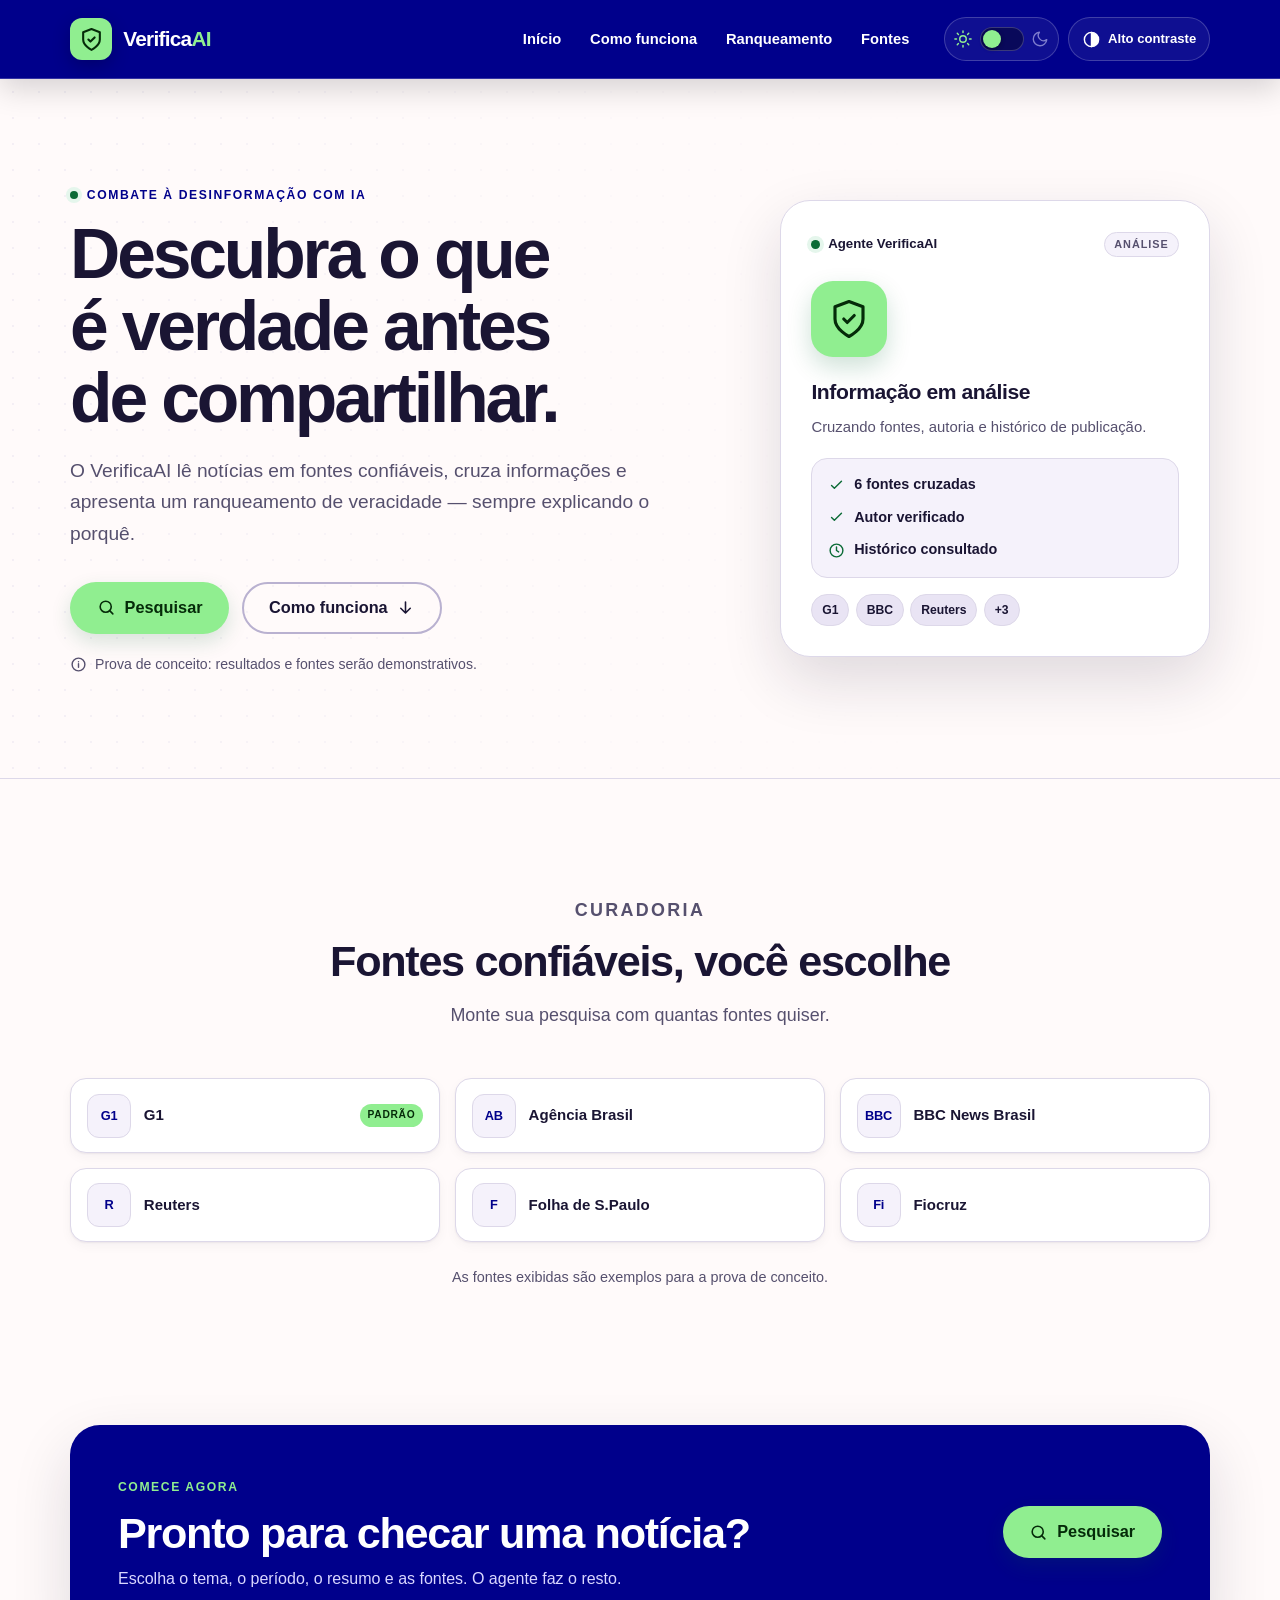
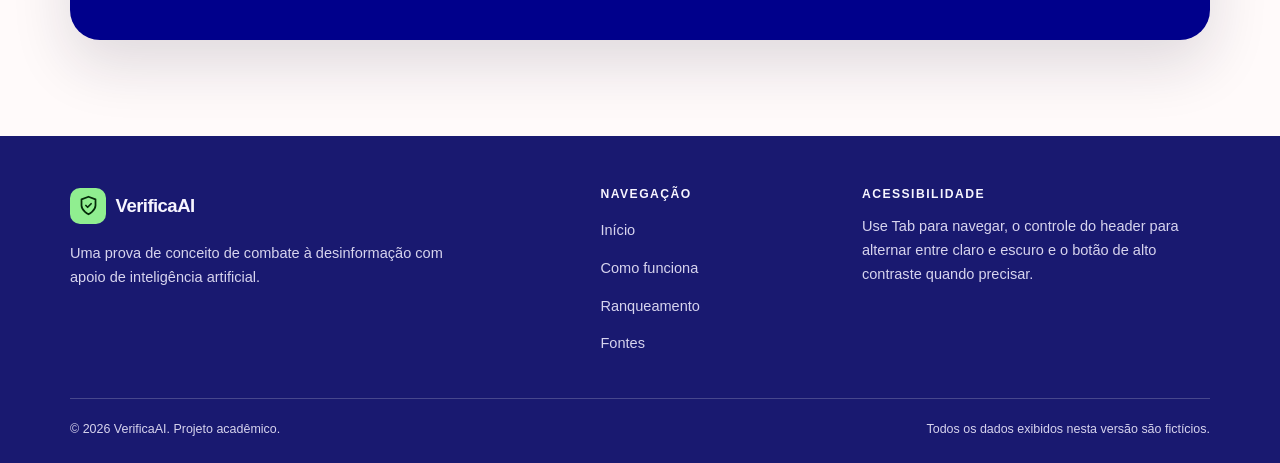
==== commit af805407: "feat: add filtros modals de configuração de busca" ====
--- a/frontend/index.html
+++ b/frontend/index.html
@@ -6,6 +6,7 @@
   <meta name="description" content="VerificaAI: aplicação que cruza fontes confiáveis e ranqueia a veracidade de notícias com o apoio de um agente de IA.">
   <meta name="theme-color" id="theme-color" content="#00008b">
   <title>VerificaAI — Combate à desinformação com IA</title>
+  <!-- Aplica o tema salvo antes da pintura da página para evitar piscar na cor errada. -->
   <script>
     (function () {
       try {
@@ -25,12 +26,15 @@
   <link rel="stylesheet" href="src/css/header.css">
   <link rel="stylesheet" href="src/css/button.css">
   <link rel="stylesheet" href="src/css/layout.css">
+  <link rel="stylesheet" href="src/css/search.css">
   <link rel="stylesheet" href="src/css/footer.css">
   <script src="src/js/theme_change.js" defer></script>
+  <script src="src/js/search_modal.js" defer></script>
 </head>
 <body>
   <a class="skip-link" href="#conteudo">Pular para o conteúdo</a>
 
+  <!-- Cabeçalho compartilhado: marca, navegação e controles de acessibilidade visual. -->
   <header class="site-header">
     <div class="container header__inner">
       <a class="brand" href="#inicio" aria-label="VerificaAI — voltar ao início">
@@ -53,6 +57,7 @@
       </nav>
 
       <div class="header__actions">
+        <!-- Slider de tema: role="switch" expõe o estado claro/escuro para leitores de tela. -->
         <button class="theme-switch" id="theme-switch" type="button" role="switch" aria-checked="false" aria-label="Ativar tema escuro">
           <svg class="theme-switch__icon theme-switch__icon--sun" viewBox="0 0 24 24" fill="none" stroke="currentColor" stroke-width="1.8" stroke-linecap="round" stroke-linejoin="round" aria-hidden="true">
             <circle cx="12" cy="12" r="4"/>
@@ -66,6 +71,7 @@
           </svg>
         </button>
 
+        <!-- Alternador independente de alto contraste; aria-pressed reflete o estado ativo. -->
         <button class="contrast-toggle" id="contrast-toggle" type="button" aria-pressed="false" aria-label="Ativar alto contraste">
           <svg viewBox="0 0 24 24" fill="none" stroke="currentColor" stroke-width="1.8" stroke-linecap="round" stroke-linejoin="round" aria-hidden="true">
             <circle cx="12" cy="12" r="9"/>
@@ -78,7 +84,9 @@
     </div>
   </header>
 
+  <!-- Conteúdo principal da página inicial. O tabindex permite que o skip link foque o main. -->
   <main id="conteudo" tabindex="-1">
+    <!-- Hero: proposta da aplicação, ação "Pesquisar" e cartão ilustrativo do agente. -->
     <section class="hero" id="inicio" aria-labelledby="hero-title">
       <div class="container hero__inner">
         <div class="hero__content">
@@ -86,7 +94,7 @@
           <h1 id="hero-title">Descubra o que é verdade antes de compartilhar.</h1>
           <p class="hero__lead">O VerificaAI lê notícias em fontes confiáveis, cruza informações e apresenta um ranqueamento de veracidade — sempre explicando o porquê.</p>
           <div class="hero__actions">
-            <button class="btn btn--primary btn--lg" type="button" id="btn-pesquisar" data-open-search>
+            <button class="btn btn--primary btn--lg" type="button" id="btn-pesquisar" data-open-search aria-haspopup="dialog" aria-controls="search-dialog">
               <svg viewBox="0 0 24 24" fill="none" stroke="currentColor" stroke-width="2" stroke-linecap="round" stroke-linejoin="round" aria-hidden="true">
                 <circle cx="11" cy="11" r="7"/>
                 <path d="m20 20-4-4"/>
@@ -155,6 +163,28 @@
       </div>
     </section>
 
+    <!-- Painel exibido após a configuração; permanece oculto até a primeira pesquisa. -->
+    <section class="search-summary" id="resumo-pesquisa" aria-labelledby="search-summary-title" hidden>
+      <div class="container">
+        <div class="search-summary__panel">
+          <div class="search-summary__intro">
+            <p class="eyebrow"><span class="eyebrow__dot" aria-hidden="true"></span>Pesquisa configurada</p>
+            <h2 id="search-summary-title" tabindex="-1">Sua pesquisa está pronta</h2>
+            <p>Estes filtros serão usados pelo agente. Todos resultados mostrados são fictícios</p>
+          </div>
+          <ul class="search-summary__chips" id="search-summary-chips" aria-label="Filtros escolhidos"></ul>
+          <button class="btn btn--ghost" type="button" data-open-search aria-haspopup="dialog" aria-controls="search-dialog">
+            <svg viewBox="0 0 24 24" fill="none" stroke="currentColor" stroke-width="2" stroke-linecap="round" stroke-linejoin="round" aria-hidden="true">
+              <path d="M12 20h9"/>
+              <path d="M16.5 3.5a2.1 2.1 0 0 1 3 3L7 19l-4 1 1-4Z"/>
+            </svg>
+            Editar filtros
+          </button>
+        </div>
+      </div>
+    </section>
+
+    <!-- Fontes demonstrativas que futuramente serão usadas no filtro de pesquisa. -->
     <section class="section" id="fontes" aria-labelledby="fontes-title">
       <div class="container">
         <div class="section__header section__header--center">
@@ -195,15 +225,16 @@
       </div>
     </section>
 
+    <!-- Chamada final que repete a ação principal da página. -->
     <section class="section section--cta" aria-labelledby="cta-title">
       <div class="container">
         <div class="cta-panel">
           <div class="cta-panel__content">
             <p class="eyebrow">Comece agora</p>
             <h2 id="cta-title">Pronto para checar uma notícia?</h2>
-            <p>Escolha o tema, o período e as fontes. O agente faz o resto.</p>
+            <p>Escolha o tema, o período, o resumo e as fontes. O agente faz o resto.</p>
           </div>
-          <button class="btn btn--primary btn--lg" type="button" data-open-search>
+          <button class="btn btn--primary btn--lg" type="button" data-open-search aria-haspopup="dialog" aria-controls="search-dialog">
             <svg viewBox="0 0 24 24" fill="none" stroke="currentColor" stroke-width="2" stroke-linecap="round" stroke-linejoin="round" aria-hidden="true">
               <circle cx="11" cy="11" r="7"/>
               <path d="m20 20-4-4"/>
@@ -215,6 +246,7 @@
     </section>
   </main>
 
+  <!-- Rodapé compartilhado com navegação secundária e aviso da prova de conceito. -->
   <footer class="site-footer">
     <div class="container">
       <div class="footer__grid">
@@ -254,6 +286,355 @@
     </div>
   </footer>
 
+  <!-- Modal de configuração: quatro etapas sequenciais em um único <dialog> nativo. -->
+  <dialog class="search-dialog" id="search-dialog" aria-labelledby="search-dialog-title" aria-describedby="search-dialog-description">
+    <form class="search-dialog__form" id="search-form" novalidate>
+      <header class="search-dialog__header">
+        <div>
+          <p class="search-dialog__eyebrow">Configurar pesquisa</p>
+          <h2 class="search-dialog__title" id="search-dialog-title">Vamos configurar sua pesquisa</h2>
+          <p class="search-dialog__description" id="search-dialog-description">Responda quatro perguntas rápidas. Você pode voltar e ajustar antes de pesquisar.</p>
+        </div>
+        <button class="search-dialog__close" type="button" data-close-search aria-label="Fechar configuração de pesquisa">
+          <svg viewBox="0 0 24 24" fill="none" stroke="currentColor" stroke-width="2" stroke-linecap="round" stroke-linejoin="round" aria-hidden="true">
+            <path d="M18 6 6 18M6 6l12 12"/>
+          </svg>
+        </button>
+      </header>
+
+      <div class="wizard-progress">
+        <div class="wizard-progress__track" aria-hidden="true">
+          <span class="wizard-progress__fill" id="wizard-progress-fill"></span>
+        </div>
+        <p class="wizard-progress__label" id="wizard-progress-label">Etapa 1 de 4</p>
+      </div>
+
+      <div class="search-dialog__body">
+        <!-- Etapa 1: tema/assunto principal da pesquisa. -->
+        <section class="wizard-step" data-wizard-step aria-labelledby="step-topic-title">
+          <h3 class="wizard-step__title" id="step-topic-title" tabindex="-1">Qual tema você deseja pesquisar?</h3>
+          <p class="wizard-step__help" id="step-topic-help">Escolha o assunto principal da verificação.</p>
+          <fieldset class="choice-fieldset" aria-describedby="step-topic-help">
+            <legend class="sr-only">Tema da pesquisa</legend>
+            <div class="choice-grid choice-grid--topics">
+              <label class="choice">
+                <input type="radio" name="topic" value="todos" data-label="Todos os temas" checked>
+                <span class="choice__content">
+                  <span class="choice__icon" aria-hidden="true">
+                    <svg viewBox="0 0 24 24" fill="none" stroke="currentColor" stroke-width="1.8" stroke-linecap="round" stroke-linejoin="round">
+                      <rect x="4" y="4" width="6" height="6" rx="1"/>
+                      <rect x="14" y="4" width="6" height="6" rx="1"/>
+                      <rect x="4" y="14" width="6" height="6" rx="1"/>
+                      <rect x="14" y="14" width="6" height="6" rx="1"/>
+                    </svg>
+                  </span>
+                  <span class="choice__text">
+                    <span class="choice__title">Todos os temas</span>
+                    <span class="choice__desc">Sem restringir o assunto.</span>
+                  </span>
+                  <span class="choice__check" aria-hidden="true">
+                    <svg viewBox="0 0 24 24" fill="none" stroke="currentColor" stroke-width="3" stroke-linecap="round" stroke-linejoin="round"><path d="m5 12 4 4L19 6"/></svg>
+                  </span>
+                </span>
+              </label>
+
+              <label class="choice">
+                <input type="radio" name="topic" value="tecnologias" data-label="Tecnologias">
+                <span class="choice__content">
+                  <span class="choice__icon" aria-hidden="true">
+                    <svg viewBox="0 0 24 24" fill="none" stroke="currentColor" stroke-width="1.8" stroke-linecap="round" stroke-linejoin="round">
+                      <rect x="7" y="7" width="10" height="10" rx="2"/>
+                      <path d="M9 2v3m6-3v3M9 19v3m6-3v3M2 9h3m-3 6h3m14-6h3m-3 6h3"/>
+                    </svg>
+                  </span>
+                  <span class="choice__text">
+                    <span class="choice__title">Tecnologias</span>
+                    <span class="choice__desc">Inovação, internet e IA.</span>
+                  </span>
+                  <span class="choice__check" aria-hidden="true">
+                    <svg viewBox="0 0 24 24" fill="none" stroke="currentColor" stroke-width="3" stroke-linecap="round" stroke-linejoin="round"><path d="m5 12 4 4L19 6"/></svg>
+                  </span>
+                </span>
+              </label>
+
+              <label class="choice">
+                <input type="radio" name="topic" value="medicina" data-label="Medicina">
+                <span class="choice__content">
+                  <span class="choice__icon" aria-hidden="true">
+                    <svg viewBox="0 0 24 24" fill="none" stroke="currentColor" stroke-width="1.8" stroke-linecap="round" stroke-linejoin="round">
+                      <path d="M3 12h4l2-5 4 10 2-5h6"/>
+                    </svg>
+                  </span>
+                  <span class="choice__text">
+                    <span class="choice__title">Medicina</span>
+                    <span class="choice__desc">Saúde, tratamentos e pesquisas.</span>
+                  </span>
+                  <span class="choice__check" aria-hidden="true">
+                    <svg viewBox="0 0 24 24" fill="none" stroke="currentColor" stroke-width="3" stroke-linecap="round" stroke-linejoin="round"><path d="m5 12 4 4L19 6"/></svg>
+                  </span>
+                </span>
+              </label>
+
+              <label class="choice">
+                <input type="radio" name="topic" value="ciencias" data-label="Ciências">
+                <span class="choice__content">
+                  <span class="choice__icon" aria-hidden="true">
+                    <svg viewBox="0 0 24 24" fill="none" stroke="currentColor" stroke-width="1.8" stroke-linecap="round" stroke-linejoin="round">
+                      <path d="M9 3h6M10 3v6L4.6 18a2 2 0 0 0 1.7 3h11.4a2 2 0 0 0 1.7-3L14 9V3"/>
+                      <path d="M7 15h10"/>
+                    </svg>
+                  </span>
+                  <span class="choice__text">
+                    <span class="choice__title">Ciências</span>
+                    <span class="choice__desc">Descobertas e estudos.</span>
+                  </span>
+                  <span class="choice__check" aria-hidden="true">
+                    <svg viewBox="0 0 24 24" fill="none" stroke="currentColor" stroke-width="3" stroke-linecap="round" stroke-linejoin="round"><path d="m5 12 4 4L19 6"/></svg>
+                  </span>
+                </span>
+              </label>
+
+              <label class="choice">
+                <input type="radio" name="topic" value="politica" data-label="Política">
+                <span class="choice__content">
+                  <span class="choice__icon" aria-hidden="true">
+                    <svg viewBox="0 0 24 24" fill="none" stroke="currentColor" stroke-width="1.8" stroke-linecap="round" stroke-linejoin="round">
+                      <path d="m3 10 9-6 9 6M5 10v8m4-8v8m6-8v8m4-8v8M3 21h18"/>
+                    </svg>
+                  </span>
+                  <span class="choice__text">
+                    <span class="choice__title">Política</span>
+                    <span class="choice__desc">Governo, leis e eleições.</span>
+                  </span>
+                  <span class="choice__check" aria-hidden="true">
+                    <svg viewBox="0 0 24 24" fill="none" stroke="currentColor" stroke-width="3" stroke-linecap="round" stroke-linejoin="round"><path d="m5 12 4 4L19 6"/></svg>
+                  </span>
+                </span>
+              </label>
+            </div>
+          </fieldset>
+        </section>
+
+        <!-- Etapa 2: recência das notícias que serão buscadas. -->
+        <section class="wizard-step" data-wizard-step aria-labelledby="step-period-title" hidden>
+          <h3 class="wizard-step__title" id="step-period-title" tabindex="-1">Em qual período deseja pesquisar?</h3>
+          <p class="wizard-step__help" id="step-period-help">Quanto mais recente, mais atual é o contexto da notícia.</p>
+          <fieldset class="choice-fieldset" aria-describedby="step-period-help">
+            <legend class="sr-only">Período da pesquisa</legend>
+            <div class="choice-grid choice-grid--periods">
+              <label class="choice">
+                <input type="radio" name="period" value="7d" data-label="Últimos 7 dias" checked>
+                <span class="choice__content">
+                  <span class="choice__badge" aria-hidden="true">7</span>
+                  <span class="choice__text">
+                    <span class="choice__title">Últimos 7 dias</span>
+                    <span class="choice__desc">Notícias bem recentes.</span>
+                  </span>
+                  <span class="choice__check" aria-hidden="true">
+                    <svg viewBox="0 0 24 24" fill="none" stroke="currentColor" stroke-width="3" stroke-linecap="round" stroke-linejoin="round"><path d="m5 12 4 4L19 6"/></svg>
+                  </span>
+                </span>
+              </label>
+
+              <label class="choice">
+                <input type="radio" name="period" value="30d" data-label="Últimos 30 dias">
+                <span class="choice__content">
+                  <span class="choice__badge" aria-hidden="true">30</span>
+                  <span class="choice__text">
+                    <span class="choice__title">Últimos 30 dias</span>
+                    <span class="choice__desc">Um mês de contexto.</span>
+                  </span>
+                  <span class="choice__check" aria-hidden="true">
+                    <svg viewBox="0 0 24 24" fill="none" stroke="currentColor" stroke-width="3" stroke-linecap="round" stroke-linejoin="round"><path d="m5 12 4 4L19 6"/></svg>
+                  </span>
+                </span>
+              </label>
+
+              <label class="choice">
+                <input type="radio" name="period" value="1ano" data-label="Último ano">
+                <span class="choice__content">
+                  <span class="choice__badge" aria-hidden="true">365</span>
+                  <span class="choice__text">
+                    <span class="choice__title">Último ano</span>
+                    <span class="choice__desc">Para temas que evoluem devagar.</span>
+                  </span>
+                  <span class="choice__check" aria-hidden="true">
+                    <svg viewBox="0 0 24 24" fill="none" stroke="currentColor" stroke-width="3" stroke-linecap="round" stroke-linejoin="round"><path d="m5 12 4 4L19 6"/></svg>
+                  </span>
+                </span>
+              </label>
+            </div>
+          </fieldset>
+        </section>
+
+        <!-- Etapa 3: quantidade de detalhes do resumo final. -->
+        <section class="wizard-step" data-wizard-step aria-labelledby="step-summary-title" hidden>
+          <h3 class="wizard-step__title" id="step-summary-title" tabindex="-1">Qual resumo você deseja?</h3>
+          <p class="wizard-step__help" id="step-summary-help">Você poderá ler o resultado com mais ou menos detalhes.</p>
+          <fieldset class="choice-fieldset" aria-describedby="step-summary-help">
+            <legend class="sr-only">Nível de resumo</legend>
+            <div class="choice-grid choice-grid--summaries">
+              <label class="choice">
+                <input type="radio" name="summary" value="muito" data-label="Muito resumido">
+                <span class="choice__content">
+                  <span class="choice__summary-level choice__summary-level--short" aria-hidden="true"><span></span><span></span><span></span></span>
+                  <span class="choice__text">
+                    <span class="choice__title">Muito resumido</span>
+                    <span class="choice__desc">Uma visão rápida, em poucas linhas.</span>
+                  </span>
+                  <span class="choice__check" aria-hidden="true">
+                    <svg viewBox="0 0 24 24" fill="none" stroke="currentColor" stroke-width="3" stroke-linecap="round" stroke-linejoin="round"><path d="m5 12 4 4L19 6"/></svg>
+                  </span>
+                </span>
+              </label>
+
+              <label class="choice">
+                <input type="radio" name="summary" value="medio" data-label="Medianamente resumido" checked>
+                <span class="choice__content">
+                  <span class="choice__summary-level choice__summary-level--medium" aria-hidden="true"><span></span><span></span><span></span></span>
+                  <span class="choice__text">
+                    <span class="choice__title">Medianamente resumido</span>
+                    <span class="choice__desc">Um panorama com os pontos principais.</span>
+                  </span>
+                  <span class="choice__check" aria-hidden="true">
+                    <svg viewBox="0 0 24 24" fill="none" stroke="currentColor" stroke-width="3" stroke-linecap="round" stroke-linejoin="round"><path d="m5 12 4 4L19 6"/></svg>
+                  </span>
+                </span>
+              </label>
+
+              <label class="choice">
+                <input type="radio" name="summary" value="pouco" data-label="Pouco resumido">
+                <span class="choice__content">
+                  <span class="choice__summary-level choice__summary-level--long" aria-hidden="true"><span></span><span></span><span></span></span>
+                  <span class="choice__text">
+                    <span class="choice__title">Pouco resumido</span>
+                    <span class="choice__desc">Mais contexto, detalhes e explicações.</span>
+                  </span>
+                  <span class="choice__check" aria-hidden="true">
+                    <svg viewBox="0 0 24 24" fill="none" stroke="currentColor" stroke-width="3" stroke-linecap="round" stroke-linejoin="round"><path d="m5 12 4 4L19 6"/></svg>
+                  </span>
+                </span>
+              </label>
+            </div>
+          </fieldset>
+        </section>
+
+        <!-- Etapa 4: fontes consultadas, com seleção múltipla. -->
+        <section class="wizard-step" data-wizard-step aria-labelledby="step-sources-title" hidden>
+          <h3 class="wizard-step__title" id="step-sources-title" tabindex="-1">De quais fontes deseja pesquisar?</h3>
+          <p class="wizard-step__help" id="step-sources-help">Selecione uma ou mais fontes. O G1 já vem marcado.</p>
+          <fieldset class="choice-fieldset" aria-describedby="step-sources-help">
+            <legend class="sr-only">Fontes da pesquisa</legend>
+            <div class="choice-grid choice-grid--sources">
+              <label class="choice">
+                <input type="checkbox" name="sources" value="g1" data-label="G1" checked>
+                <span class="choice__content">
+                  <span class="choice__source-mark" aria-hidden="true">G1</span>
+                  <span class="choice__text">
+                    <span class="choice__title">G1</span>
+                    <span class="choice__desc">Fonte padrão.</span>
+                  </span>
+                  <span class="choice__check" aria-hidden="true">
+                    <svg viewBox="0 0 24 24" fill="none" stroke="currentColor" stroke-width="3" stroke-linecap="round" stroke-linejoin="round"><path d="m5 12 4 4L19 6"/></svg>
+                  </span>
+                </span>
+              </label>
+
+              <label class="choice">
+                <input type="checkbox" name="sources" value="agencia-brasil" data-label="Agência Brasil">
+                <span class="choice__content">
+                  <span class="choice__source-mark" aria-hidden="true">AB</span>
+                  <span class="choice__text">
+                    <span class="choice__title">Agência Brasil</span>
+                    <span class="choice__desc">Notícias do governo federal.</span>
+                  </span>
+                  <span class="choice__check" aria-hidden="true">
+                    <svg viewBox="0 0 24 24" fill="none" stroke="currentColor" stroke-width="3" stroke-linecap="round" stroke-linejoin="round"><path d="m5 12 4 4L19 6"/></svg>
+                  </span>
+                </span>
+              </label>
+
+              <label class="choice">
+                <input type="checkbox" name="sources" value="bbc" data-label="BBC News Brasil">
+                <span class="choice__content">
+                  <span class="choice__source-mark" aria-hidden="true">BBC</span>
+                  <span class="choice__text">
+                    <span class="choice__title">BBC News Brasil</span>
+                    <span class="choice__desc">Cobertura internacional.</span>
+                  </span>
+                  <span class="choice__check" aria-hidden="true">
+                    <svg viewBox="0 0 24 24" fill="none" stroke="currentColor" stroke-width="3" stroke-linecap="round" stroke-linejoin="round"><path d="m5 12 4 4L19 6"/></svg>
+                  </span>
+                </span>
+              </label>
+
+              <label class="choice">
+                <input type="checkbox" name="sources" value="reuters" data-label="Reuters">
+                <span class="choice__content">
+                  <span class="choice__source-mark" aria-hidden="true">R</span>
+                  <span class="choice__text">
+                    <span class="choice__title">Reuters</span>
+                    <span class="choice__desc">Agência internacional.</span>
+                  </span>
+                  <span class="choice__check" aria-hidden="true">
+                    <svg viewBox="0 0 24 24" fill="none" stroke="currentColor" stroke-width="3" stroke-linecap="round" stroke-linejoin="round"><path d="m5 12 4 4L19 6"/></svg>
+                  </span>
+                </span>
+              </label>
+
+              <label class="choice">
+                <input type="checkbox" name="sources" value="folha" data-label="Folha de S.Paulo">
+                <span class="choice__content">
+                  <span class="choice__source-mark" aria-hidden="true">F</span>
+                  <span class="choice__text">
+                    <span class="choice__title">Folha de S.Paulo</span>
+                    <span class="choice__desc">Jornal nacional.</span>
+                  </span>
+                  <span class="choice__check" aria-hidden="true">
+                    <svg viewBox="0 0 24 24" fill="none" stroke="currentColor" stroke-width="3" stroke-linecap="round" stroke-linejoin="round"><path d="m5 12 4 4L19 6"/></svg>
+                  </span>
+                </span>
+              </label>
+
+              <label class="choice">
+                <input type="checkbox" name="sources" value="fiocruz" data-label="Fiocruz">
+                <span class="choice__content">
+                  <span class="choice__source-mark" aria-hidden="true">Fi</span>
+                  <span class="choice__text">
+                    <span class="choice__title">Fiocruz</span>
+                    <span class="choice__desc">Saúde e ciência.</span>
+                  </span>
+                  <span class="choice__check" aria-hidden="true">
+                    <svg viewBox="0 0 24 24" fill="none" stroke="currentColor" stroke-width="3" stroke-linecap="round" stroke-linejoin="round"><path d="m5 12 4 4L19 6"/></svg>
+                  </span>
+                </span>
+              </label>
+            </div>
+          </fieldset>
+
+          <p class="wizard-step__error" id="sources-error" role="alert" hidden>
+            <svg viewBox="0 0 24 24" fill="none" stroke="currentColor" stroke-width="2" stroke-linecap="round" stroke-linejoin="round" aria-hidden="true">
+              <circle cx="12" cy="12" r="9"/>
+              <path d="M12 8v5m0 3h.01"/>
+            </svg>
+            Escolha pelo menos uma fonte para continuar.
+          </p>
+        </section>
+      </div>
+
+      <footer class="search-dialog__footer">
+        <button class="btn btn--ghost search-dialog__back" type="button" data-wizard-back hidden>Voltar</button>
+        <button class="btn btn--primary" type="submit" id="wizard-next">
+          <span id="wizard-next-label">Continuar</span>
+          <svg viewBox="0 0 24 24" fill="none" stroke="currentColor" stroke-width="2" stroke-linecap="round" stroke-linejoin="round" aria-hidden="true">
+            <path d="M5 12h14m0 0-6-6m6 6-6 6"/>
+          </svg>
+        </button>
+      </footer>
+    </form>
+  </dialog>
+
+  <!-- Região viva: anuncia trocas de tema/contraste e conclusão da pesquisa. -->
   <div class="sr-only" id="a11y-status" role="status" aria-live="polite" aria-atomic="true"></div>
 </body>
 </html>
--- a/frontend/src/css/global.css
+++ b/frontend/src/css/global.css
@@ -1,3 +1,16 @@
+/**
+ * global.css
+ * Base visual compartilhada por todas as páginas.
+ *
+ * A troca de tema é feita por tokens CSS definidos no <html>:
+ * - data-theme="light" | "dark": controla as cores principais.
+ * - data-contrast="high": reforça contraste, bordas e foco.
+ *
+ * Para personalizar a identidade visual, altere primeiro os tokens do tema
+ * claro (:root) e replique os valores necessários nos demais temas.
+ */
+
+/* Tema claro padrão. Também é usado quando o JavaScript está desativado. */
 :root {
   color-scheme: light;
   --font-sans: "Segoe UI", "Helvetica Neue", Arial, system-ui, -apple-system, sans-serif;
@@ -39,6 +52,7 @@
 
   --focus: #00008b;
   --focus-halo: #ffc857;
+  --overlay: rgba(15, 12, 35, 0.62);
 
   --shadow-sm: 0 1px 2px rgba(26, 21, 51, 0.06), 0 4px 12px rgba(26, 21, 51, 0.04);
   --shadow-md: 0 12px 30px rgba(26, 21, 51, 0.09);
@@ -52,6 +66,7 @@
   --transition: 180ms ease;
 }
 
+/* Tema escuro aplicado pelo theme_change.js ou pela escolha salva do usuário. */
 :root[data-theme="dark"] {
   color-scheme: dark;
   --bg: #2e2e2e;
@@ -90,12 +105,14 @@
 
   --focus: #ffffff;
   --focus-halo: #ffc857;
+  --overlay: rgba(0, 0, 0, 0.72);
 
   --shadow-sm: 0 1px 2px rgba(0, 0, 0, 0.3), 0 4px 12px rgba(0, 0, 0, 0.2);
   --shadow-md: 0 12px 30px rgba(0, 0, 0, 0.32);
   --shadow-lg: 0 24px 60px rgba(0, 0, 0, 0.4);
 }
 
+/* Alto contraste sobre o tema claro: remove sombras e usa fundos puros. */
 :root[data-contrast="high"] {
   --bg: #ffffff;
   --surface: #ffffff;
@@ -133,12 +150,14 @@
 
   --focus: #000000;
   --focus-halo: #ffff00;
+  --overlay: rgba(0, 0, 0, 0.85);
 
   --shadow-sm: none;
   --shadow-md: none;
   --shadow-lg: none;
 }
 
+/* Alto contraste sobre o tema escuro: fundo preto, texto e bordas brancos. */
 :root[data-theme="dark"][data-contrast="high"] {
   --bg: #000000;
   --surface: #000000;
@@ -176,6 +195,7 @@
 
   --focus: #ffffff;
   --focus-halo: #ffff00;
+  --overlay: rgba(0, 0, 0, 0.9);
 }
 
 *,
@@ -286,12 +306,17 @@
   color: var(--on-primary);
 }
 
+/*
+ * Foco visível em duas camadas: o contorno principal garante a indicação
+ * e o halo amarelo mantém o foco perceptível sobre fundos claros e escuros.
+ */
 :where(a, button, input, select, textarea, [tabindex]):focus-visible {
   outline: 3px solid var(--focus);
   outline-offset: 2px;
   box-shadow: 0 0 0 5px var(--focus-halo);
 }
 
+/* Estrutura de largura e espaçamento vertical das seções. */
 .container {
   width: min(calc(100% - 2.5rem), var(--container));
   margin-inline: auto;
@@ -350,6 +375,10 @@
   padding-inline: 0.04em;
 }
 
+/*
+ * Acessibilidade: o skip link fica escondido até receber foco pelo teclado.
+ * .sr-only mantém conteúdo disponível para leitores de tela sem exibi-lo.
+ */
 .skip-link {
   position: fixed;
   top: 0.75rem;
@@ -382,6 +411,7 @@
   border: 0;
 }
 
+/* Compensa o header sticky ao navegar por âncoras em telas pequenas. */
 @media (max-width: 640px) {
   html {
     scroll-padding-top: 9.5rem;
@@ -392,6 +422,7 @@
   }
 }
 
+/* Respeita usuários que preferem menos animações no sistema operacional. */
 @media (prefers-reduced-motion: reduce) {
   html {
     scroll-behavior: auto;
--- a/frontend/src/css/header.css
+++ b/frontend/src/css/header.css
@@ -1,3 +1,10 @@
+/**
+ * header.css
+ * Cabeçalho fixo com navegação, slider de tema e alternador de alto contraste.
+ * O layout vira duas linhas no mobile para manter os controles acessíveis.
+ */
+
+/* Header fixo no topo; z-index mantém o conteúdo abaixo ao rolar a página. */
 .site-header {
   position: sticky;
   top: 0;
@@ -94,6 +101,10 @@
   margin-inline-start: 0.35rem;
 }
 
+/*
+ * Controles do header: ambos têm área de toque mínima de 44px e usam as
+ * variáveis do tema para permanecerem legíveis em claro, escuro e alto contraste.
+ */
 .theme-switch,
 .contrast-toggle {
   display: inline-flex;
@@ -116,6 +127,10 @@
   background: var(--header-hover);
 }
 
+/*
+ * Slider de tema: o trilho e o polegar são puramente visuais. A posição do
+ * polegar e o ícone ativo são definidos pelo data-theme aplicado no <html>.
+ */
 .theme-switch__icon {
   width: 18px;
   height: 18px;
@@ -173,6 +188,7 @@
   background: var(--header-hover);
 }
 
+/* Estado visual do botão de alto contraste quando está ativo. */
 .contrast-toggle[aria-pressed="true"] {
   border-color: var(--primary);
   background: var(--primary);
@@ -189,6 +205,7 @@
   border: 2px solid var(--header-border);
 }
 
+/* No mobile, a navegação desce para uma faixa própria com rolagem horizontal. */
 @media (max-width: 900px) {
   .header__inner {
     gap: 0.6rem;
@@ -223,6 +240,7 @@
   }
 }
 
+/* Em telas muito estreitas, o rótulo do contraste fica apenas para leitores de tela. */
 @media (max-width: 520px) {
   .brand {
     font-size: 1.15rem;
--- a/frontend/src/css/button.css
+++ b/frontend/src/css/button.css
@@ -1,3 +1,10 @@
+/**
+ * button.css
+ * Botões compartilhados da aplicação.
+ * .btn--primary é a ação principal; .btn--ghost é uma ação secundária.
+ */
+
+/* Base comum: área de toque confortável, foco visível e alinhamento com ícones. */
 .btn {
   display: inline-flex;
   min-height: 46px;
@@ -26,6 +33,7 @@
   font-size: 1.02rem;
 }
 
+/* Ação principal: usa o verde da identidade e escurece levemente no hover. */
 .btn--primary {
   background: var(--primary);
   color: var(--on-primary);
@@ -44,6 +52,7 @@
   box-shadow: 0 4px 12px rgba(11, 107, 54, 0.18);
 }
 
+/* Ação secundária: contorno neutro que acompanha o tema atual. */
 .btn--ghost {
   border-color: var(--border-strong);
   background: transparent;
@@ -60,6 +69,7 @@
   box-shadow: 0 0 0 5px var(--focus-halo);
 }
 
+/* No alto contraste, bordas mais espessas separam botões do fundo. */
 :root[data-contrast="high"] .btn {
   border-width: 3px;
 }
--- a/frontend/src/css/layout.css
+++ b/frontend/src/css/layout.css
@@ -1,3 +1,11 @@
+/**
+ * layout.css
+ * Blocos de conteúdo das páginas: hero, passos, ranqueamento, fontes e CTA.
+ * Todas as cores vêm dos tokens de global.css, então cada seção acompanha
+ * automaticamente os temas claro, escuro e alto contraste.
+ */
+
+/* Cabeçalho interno da página "Como funciona", com breadcrumb e introdução. */
 .page-hero {
   overflow: hidden;
   padding-block: clamp(2.5rem, 6vw, 4.5rem) clamp(2.25rem, 5vw, 3.5rem);
@@ -56,6 +64,7 @@
   font-weight: 700;
 }
 
+/* Hero da página inicial: chamada principal e cartão ilustrativo do agente. */
 .hero {
   position: relative;
   overflow: hidden;
@@ -127,6 +136,7 @@
   justify-self: end;
 }
 
+/* Cartão demonstrativo: representa a análise do agente sem exibir dados reais. */
 .agent-card {
   position: relative;
   z-index: 1;
@@ -259,6 +269,7 @@
   font-weight: 800;
 }
 
+/* Faixa de destaques rápidos logo abaixo do hero. */
 .trust-strip {
   border-bottom: 1px solid var(--border);
   background: var(--surface);
@@ -294,6 +305,7 @@
   font-size: 0.86rem;
 }
 
+/* Lista ordenada visualmente como três cartões de passos. */
 .steps {
   display: grid;
   grid-template-columns: repeat(3, 1fr);
@@ -361,6 +373,10 @@
   font-size: 0.94rem;
 }
 
+/*
+ * Seção de ranqueamento: explicação dos critérios à esquerda e exemplo de
+ * análise à direita. Em telas menores, os dois blocos são empilhados.
+ */
 .ranking {
   display: grid;
   grid-template-columns: minmax(0, 1fr) minmax(360px, 0.9fr);
@@ -420,6 +436,7 @@
   font-size: 0.9rem;
 }
 
+/* Cartão de exemplo do ranqueamento, com fatores positivos e negativos. */
 .score-card {
   padding: clamp(1.4rem, 3vw, 2rem);
   border: 1px solid var(--border);
@@ -457,6 +474,10 @@
   border-bottom: 1px solid var(--border);
 }
 
+/*
+ * Anel de pontuação: a variável --score (definida no HTML) determina o
+ * preenchimento do conic-gradient. O valor textual fica sempre visível.
+ */
 .score-ring {
   position: relative;
   display: grid;
@@ -546,6 +567,7 @@
   font-size: 0.78rem;
 }
 
+/* Grade de fontes disponíveis na prova de conceito. */
 .sources-grid {
   display: grid;
   grid-template-columns: repeat(3, 1fr);
@@ -604,6 +626,7 @@
   text-align: center;
 }
 
+/* Chamada final com contraste forte para destacar a ação principal. */
 .section--cta {
   padding-block: clamp(1rem, 3vw, 2rem) clamp(4rem, 8vw, 6rem);
 }
@@ -647,6 +670,7 @@
   flex: 0 0 auto;
 }
 
+/* Ajustes do modo de alto contraste para remover texturas e reforçar bordas. */
 :root[data-contrast="high"] .hero::before {
   display: none;
 }
@@ -666,6 +690,7 @@
   animation: none;
 }
 
+/* Breakpoints: reorganizam as grades conforme o espaço disponível. */
 @media (max-width: 980px) {
   .hero__inner {
     grid-template-columns: 1fr;
--- a/frontend/src/css/search.css
+++ b/frontend/src/css/search.css
@@ -0,0 +1,533 @@
+/**
+ * search.css
+ * Modal de configuração da pesquisa e painel de resumo dos filtros.
+ *
+ * O modal usa o elemento nativo <dialog>, que já oferece foco preso,
+ * fechamento com Escape e isolamento do restante da página.
+ * Todas as cores vêm dos tokens de global.css.
+ */
+
+.search-dialog {
+  width: min(calc(100% - 1.5rem), 740px);
+  max-height: min(90dvh, 780px);
+  padding: 0;
+  border: 1px solid var(--border);
+  border-radius: var(--radius-lg);
+  background: var(--surface);
+  color: var(--text);
+  box-shadow: var(--shadow-lg);
+  overflow: hidden;
+}
+
+.search-dialog[open] {
+  display: flex;
+  flex-direction: column;
+  animation: search-dialog-in 180ms ease-out;
+}
+
+.search-dialog::backdrop {
+  background: var(--overlay);
+  backdrop-filter: blur(3px);
+}
+
+body.dialog-open {
+  overflow: hidden;
+}
+
+@keyframes search-dialog-in {
+  from {
+    opacity: 0;
+    transform: translateY(12px) scale(0.98);
+  }
+
+  to {
+    opacity: 1;
+    transform: translateY(0) scale(1);
+  }
+}
+
+.search-dialog__header {
+  display: flex;
+  flex: 0 0 auto;
+  align-items: flex-start;
+  justify-content: space-between;
+  gap: 1rem;
+  padding: 1.5rem 1.5rem 0.9rem;
+  border-bottom: 1px solid var(--border);
+  background: var(--surface-2);
+}
+
+.search-dialog__eyebrow {
+  margin-bottom: 0.3rem;
+  color: var(--accent);
+  font-size: 0.7rem;
+  font-weight: 800;
+  letter-spacing: 0.12em;
+  text-transform: uppercase;
+}
+
+.search-dialog__title {
+  font-size: clamp(1.35rem, 2.6vw, 1.75rem);
+}
+
+.search-dialog__description {
+  max-width: 55ch;
+  margin-top: 0.35rem;
+  color: var(--text-muted);
+  font-size: 0.9rem;
+}
+
+.search-dialog__close {
+  display: grid;
+  width: 44px;
+  height: 44px;
+  flex: 0 0 auto;
+  place-items: center;
+  border: 1px solid var(--border);
+  border-radius: 50%;
+  background: var(--surface);
+  color: var(--text);
+  transition: background-color var(--transition), border-color var(--transition), transform var(--transition);
+}
+
+.search-dialog__close:hover {
+  border-color: var(--border-strong);
+  background: var(--surface-3);
+  transform: rotate(4deg);
+}
+
+.search-dialog__close svg {
+  width: 20px;
+  height: 20px;
+}
+
+.wizard-progress {
+  flex: 0 0 auto;
+  padding: 0.9rem 1.5rem 0;
+}
+
+.wizard-progress__track {
+  height: 6px;
+  overflow: hidden;
+  border-radius: 999px;
+  background: var(--surface-3);
+}
+
+.wizard-progress__fill {
+  display: block;
+  width: 25%;
+  height: 100%;
+  border-radius: inherit;
+  background: var(--accent);
+  transition: width var(--transition);
+}
+
+.wizard-progress__label {
+  margin-top: 0.45rem;
+  color: var(--text-muted);
+  font-size: 0.7rem;
+  font-weight: 800;
+  letter-spacing: 0.09em;
+  text-transform: uppercase;
+}
+
+.search-dialog__body {
+  flex: 1 1 auto;
+  padding: 1rem 1.5rem 1.25rem;
+  overflow-y: auto;
+  overscroll-behavior: contain;
+}
+
+.wizard-step {
+  display: grid;
+  gap: 0.85rem;
+}
+
+.wizard-step[hidden] {
+  display: none;
+}
+
+.wizard-step__title {
+  margin: 0;
+  font-size: clamp(1.3rem, 2.5vw, 1.65rem);
+  line-height: 1.16;
+}
+
+.wizard-step__help {
+  color: var(--text-muted);
+  font-size: 0.9rem;
+}
+
+.choice-fieldset {
+  min-width: 0;
+  margin: 0;
+  padding: 0;
+  border: 0;
+}
+
+.choice-grid {
+  display: grid;
+  gap: 0.65rem;
+}
+
+.choice-grid--topics {
+  grid-template-columns: repeat(2, minmax(0, 1fr));
+}
+
+.choice-grid--topics .choice:first-child {
+  grid-column: 1 / -1;
+}
+
+.choice-grid--periods,
+.choice-grid--summaries {
+  grid-template-columns: repeat(3, minmax(0, 1fr));
+}
+
+.choice-grid--sources {
+  grid-template-columns: repeat(2, minmax(0, 1fr));
+}
+
+.choice {
+  position: relative;
+  display: block;
+  cursor: pointer;
+}
+
+.choice input {
+  position: absolute;
+  width: 1px;
+  height: 1px;
+  margin: 0;
+  opacity: 0;
+  pointer-events: none;
+}
+
+.choice input:focus-visible {
+  outline: none;
+  box-shadow: none;
+}
+
+.choice__content {
+  display: flex;
+  min-height: 100%;
+  align-items: flex-start;
+  gap: 0.7rem;
+  padding: 0.9rem;
+  border: 1px solid var(--border);
+  border-radius: var(--radius-md);
+  background: var(--surface);
+  transition: background-color var(--transition), border-color var(--transition), box-shadow var(--transition), transform var(--transition);
+}
+
+.choice:hover .choice__content {
+  border-color: var(--border-strong);
+  background: var(--surface-2);
+}
+
+.choice input:checked + .choice__content {
+  border-color: var(--accent);
+  background: var(--surface-2);
+  box-shadow: inset 0 0 0 1px var(--accent);
+}
+
+.choice input:focus-visible + .choice__content {
+  outline: 3px solid var(--focus);
+  outline-offset: 2px;
+  box-shadow: 0 0 0 5px var(--focus-halo);
+}
+
+.choice__icon,
+.choice__badge,
+.choice__summary-level,
+.choice__source-mark {
+  display: grid;
+  width: 40px;
+  height: 40px;
+  flex: 0 0 auto;
+  place-items: center;
+  border-radius: 12px;
+  background: var(--surface-3);
+  color: var(--accent);
+}
+
+.choice__icon svg {
+  width: 21px;
+  height: 21px;
+}
+
+.choice__badge {
+  font-size: 0.95rem;
+  font-weight: 900;
+  letter-spacing: -0.04em;
+}
+
+.choice__summary-level {
+  align-content: center;
+  gap: 3px;
+  padding: 10px;
+}
+
+.choice__summary-level span {
+  display: block;
+  width: 100%;
+  height: 3px;
+  border-radius: 999px;
+  background: var(--border-strong);
+}
+
+.choice__summary-level--short span:nth-child(n + 2),
+.choice__summary-level--medium span:nth-child(3) {
+  opacity: 0.28;
+}
+
+.choice__summary-level--medium span:nth-child(-n + 2),
+.choice__summary-level--long span {
+  opacity: 1;
+}
+
+.choice__source-mark {
+  font-size: 0.72rem;
+  font-weight: 900;
+  letter-spacing: -0.03em;
+}
+
+.choice__text {
+  display: grid;
+  min-width: 0;
+  gap: 0.1rem;
+}
+
+.choice__title {
+  color: var(--text);
+  font-size: 0.92rem;
+  font-weight: 800;
+  line-height: 1.3;
+}
+
+.choice__desc {
+  color: var(--text-muted);
+  font-size: 0.78rem;
+  line-height: 1.4;
+}
+
+.choice__check {
+  display: grid;
+  width: 22px;
+  height: 22px;
+  margin-top: 0.1rem;
+  margin-left: auto;
+  flex: 0 0 auto;
+  place-items: center;
+  border: 1px solid var(--border);
+  border-radius: 50%;
+  background: var(--surface);
+  color: transparent;
+  transition: background-color var(--transition), border-color var(--transition), color var(--transition), transform var(--transition);
+}
+
+.choice__check svg {
+  width: 13px;
+  height: 13px;
+}
+
+.choice input:checked + .choice__content .choice__check {
+  border-color: var(--accent);
+  background: var(--accent);
+  color: var(--surface);
+  transform: scale(1.04);
+}
+
+.wizard-step__error {
+  display: flex;
+  align-items: center;
+  gap: 0.45rem;
+  padding: 0.65rem 0.8rem;
+  border: 1px solid var(--danger);
+  border-radius: var(--radius-sm);
+  background: var(--danger-bg);
+  color: var(--danger);
+  font-size: 0.82rem;
+  font-weight: 700;
+}
+
+.wizard-step__error[hidden] {
+  display: none;
+}
+
+.wizard-step__error svg {
+  width: 16px;
+  height: 16px;
+}
+
+.search-dialog__footer {
+  display: flex;
+  flex: 0 0 auto;
+  align-items: center;
+  gap: 0.75rem;
+  padding: 1rem 1.5rem 1.25rem;
+  border-top: 1px solid var(--border);
+  background: var(--surface);
+}
+
+.search-dialog__back[hidden] {
+  display: none;
+}
+
+.search-dialog__footer .btn--primary {
+  margin-left: auto;
+}
+
+.search-dialog__footer .btn:disabled {
+  cursor: not-allowed;
+  opacity: 0.55;
+  transform: none;
+  box-shadow: none;
+}
+
+.search-summary {
+  padding-block: clamp(1.5rem, 3vw, 2.5rem);
+  border-bottom: 1px solid var(--border);
+  background: var(--surface-2);
+  scroll-margin-top: 8rem;
+}
+
+.search-summary[hidden] {
+  display: none;
+}
+
+.search-summary__panel {
+  display: grid;
+  grid-template-columns: minmax(0, 1fr) auto;
+  gap: 1rem 1.5rem;
+  align-items: center;
+  padding: clamp(1.2rem, 3vw, 1.75rem);
+  border: 1px solid var(--border);
+  border-radius: var(--radius-lg);
+  background: var(--surface);
+  box-shadow: var(--shadow-sm);
+}
+
+.search-summary__intro h2 {
+  margin-bottom: 0.3rem;
+  font-size: clamp(1.4rem, 2.4vw, 1.85rem);
+}
+
+.search-summary__intro p:not(.eyebrow) {
+  color: var(--text-muted);
+  font-size: 0.92rem;
+}
+
+.search-summary__chips {
+  display: flex;
+  grid-column: 1 / -1;
+  flex-wrap: wrap;
+  gap: 0.5rem;
+  list-style: none;
+}
+
+.search-summary__chip {
+  display: inline-flex;
+  flex-wrap: wrap;
+  align-items: baseline;
+  gap: 0.25rem 0.4rem;
+  padding: 0.4rem 0.7rem;
+  border: 1px solid var(--border);
+  border-radius: 999px;
+  background: var(--surface-2);
+}
+
+.search-summary__chip-label {
+  color: var(--text-muted);
+  font-size: 0.62rem;
+  font-weight: 800;
+  letter-spacing: 0.07em;
+  text-transform: uppercase;
+}
+
+.search-summary__chip-value {
+  color: var(--text);
+  font-size: 0.8rem;
+  font-weight: 700;
+}
+
+.search-summary__panel > .btn {
+  grid-column: 2;
+  grid-row: 1;
+  justify-self: end;
+}
+
+:root[data-contrast="high"] .search-dialog {
+  border-width: 3px;
+}
+
+:root[data-contrast="high"] .search-dialog::backdrop {
+  backdrop-filter: none;
+}
+
+:root[data-contrast="high"] .search-dialog__close,
+:root[data-contrast="high"] .choice__content,
+:root[data-contrast="high"] .search-summary__panel,
+:root[data-contrast="high"] .search-summary__chip {
+  border-width: 2px;
+}
+
+:root[data-contrast="high"] .choice input:checked + .choice__content {
+  border-width: 3px;
+  box-shadow: none;
+}
+
+@media (max-width: 720px) {
+  .choice-grid--topics .choice:first-child {
+    grid-column: auto;
+  }
+
+  .choice-grid--topics,
+  .choice-grid--periods,
+  .choice-grid--summaries,
+  .choice-grid--sources {
+    grid-template-columns: 1fr;
+  }
+
+  .search-summary__panel {
+    grid-template-columns: 1fr;
+  }
+
+  .search-summary__panel > .btn {
+    grid-column: 1;
+    grid-row: auto;
+    justify-self: start;
+  }
+}
+
+@media (max-width: 560px) {
+  .search-dialog {
+    width: calc(100% - 1rem);
+    max-height: 94dvh;
+    border-radius: 20px;
+  }
+
+  .search-dialog__header {
+    padding: 1.1rem 1.1rem 0.85rem;
+  }
+
+  .wizard-progress {
+    padding: 0.8rem 1.1rem 0;
+  }
+
+  .search-dialog__body {
+    padding: 1rem 1.1rem;
+  }
+
+  .search-dialog__footer {
+    flex-wrap: wrap;
+    padding: 0.9rem 1.1rem 1.1rem;
+  }
+
+  .search-dialog__footer .btn {
+    flex: 1 1 130px;
+  }
+
+  .search-dialog__footer .btn--primary {
+    margin-left: 0;
+  }
+}
--- a/frontend/src/css/footer.css
+++ b/frontend/src/css/footer.css
@@ -1,3 +1,7 @@
+/**
+ * footer.css
+ * Rodapé compartilhado. A grade de três colunas vira uma coluna no mobile.
+ */
 .site-footer {
   padding-block: 3.25rem 1.5rem;
   background: var(--footer-bg);
@@ -85,6 +89,7 @@
   font-size: 0.91rem;
 }
 
+/* Linha final com créditos e aviso de dados fictícios da prova de conceito. */
 .footer__bottom {
   display: flex;
   flex-wrap: wrap;
@@ -95,6 +100,7 @@
   font-size: 0.78rem;
 }
 
+/* Reforço de contraste para bordas, marca e links do rodapé. */
 :root[data-contrast="high"] .footer__grid {
   border-bottom-width: 2px;
 }
@@ -108,6 +114,7 @@
   text-underline-offset: 0.2em;
 }
 
+/* A marca ocupa a linha inteira antes das demais colunas no mobile. */
 @media (max-width: 800px) {
   .footer__grid {
     grid-template-columns: 1fr 1fr;
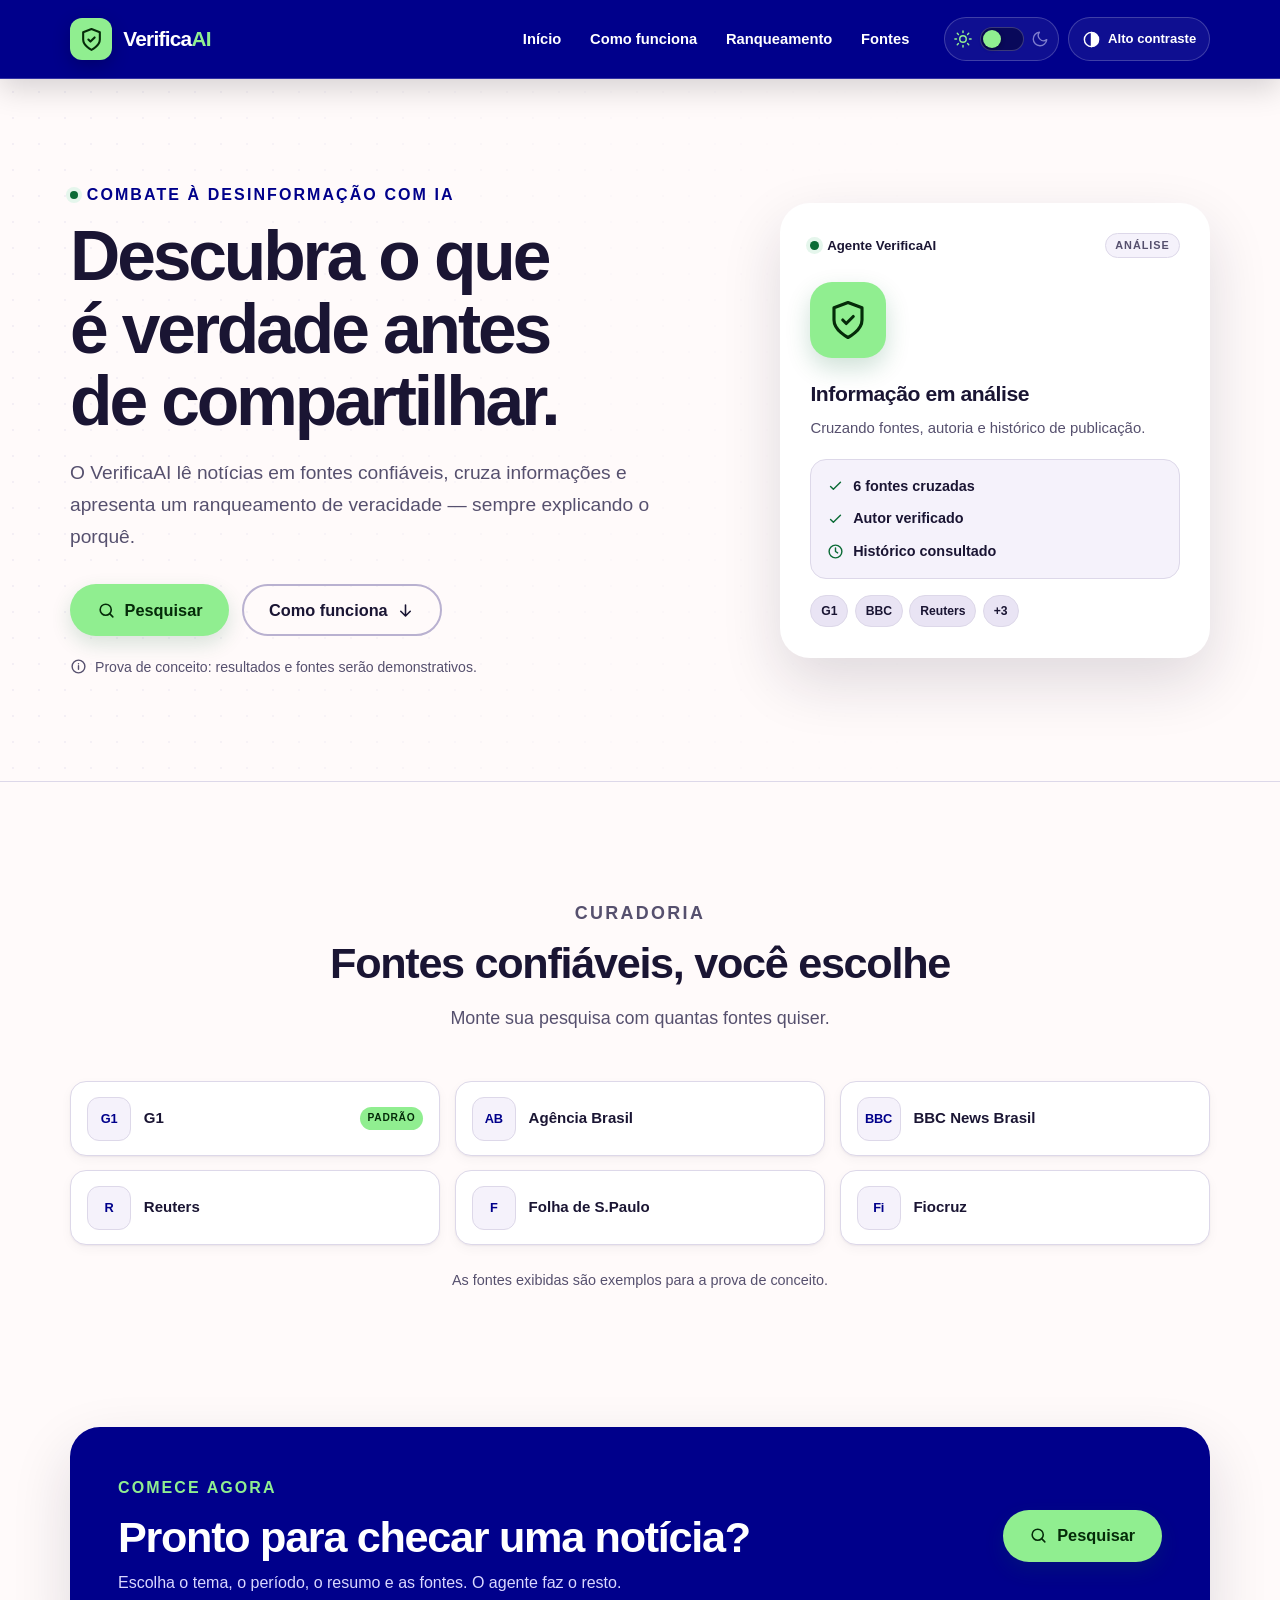
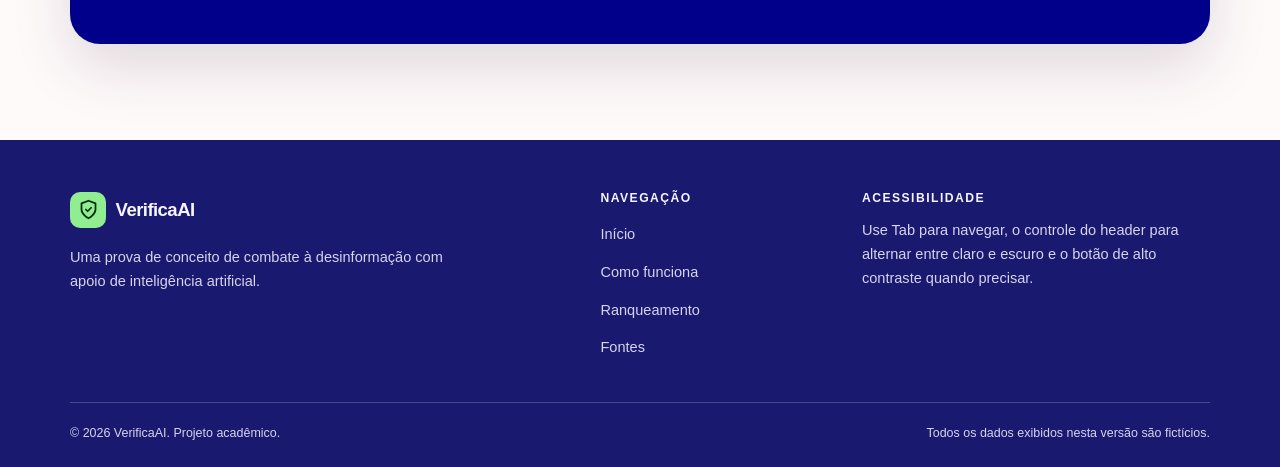
==== commit 3c5a9d69: "feat: adiciona resultados de notícias fictícias e modal de detalhes" ====
--- a/frontend/index.html
+++ b/frontend/index.html
@@ -29,6 +29,7 @@
   <link rel="stylesheet" href="src/css/search.css">
   <link rel="stylesheet" href="src/css/footer.css">
   <script src="src/js/theme_change.js" defer></script>
+  <script src="src/js/search_results.js" defer></script>
   <script src="src/js/search_modal.js" defer></script>
 </head>
 <body>
@@ -170,7 +171,7 @@
           <div class="search-summary__intro">
             <p class="eyebrow"><span class="eyebrow__dot" aria-hidden="true"></span>Pesquisa configurada</p>
             <h2 id="search-summary-title" tabindex="-1">Sua pesquisa está pronta</h2>
-            <p>Estes filtros serão usados pelo agente. Todos resultados mostrados são fictícios</p>
+            <p>Os filtros ajustam os exemplos exibidos. Notícias, fontes e pontuações são demonstrativas e fictícias.</p>
           </div>
           <ul class="search-summary__chips" id="search-summary-chips" aria-label="Filtros escolhidos"></ul>
           <button class="btn btn--ghost" type="button" data-open-search aria-haspopup="dialog" aria-controls="search-dialog">
@@ -184,7 +185,21 @@
       </div>
     </section>
 
-    <!-- Fontes demonstrativas que futuramente serão usadas no filtro de pesquisa. -->
+    <section class="news-results" id="news-results" aria-labelledby="news-results-title" hidden>
+      <div class="container">
+        <div class="news-results__header">
+          <div>
+            <p class="eyebrow"><span class="eyebrow__dot" aria-hidden="true"></span>Resultados demonstrativos</p>
+            <h2 id="news-results-title" tabindex="-1">Notícias para sua pesquisa</h2>
+            <p class="news-results__disclaimer">Conteúdo, fontes e pontuações são inteiramente fictícios. A pontuação não representa uma verificação real.</p>
+          </div>
+          <p class="news-results__status" id="news-results-status" role="status" aria-live="polite" aria-atomic="true"></p>
+        </div>
+        <ol class="news-results__list" id="news-results-list" aria-label="Notícias demonstrativas ordenadas por pontuação fictícia"></ol>
+      </div>
+    </section>
+
+    <!-- Lista das fontes disponíveis como atribuições demonstrativas na pesquisa. -->
     <section class="section" id="fontes" aria-labelledby="fontes-title">
       <div class="container">
         <div class="section__header section__header--center">
@@ -634,6 +649,38 @@
     </form>
   </dialog>
 
+  <dialog class="search-dialog news-detail-dialog" id="news-detail-dialog" aria-labelledby="news-detail-title" aria-describedby="news-detail-description">
+    <div class="news-detail-dialog__content">
+      <header class="search-dialog__header">
+        <div>
+          <p class="search-dialog__eyebrow">Análise demonstrativa</p>
+          <h2 class="search-dialog__title" id="news-detail-title" tabindex="-1"></h2>
+          <p class="search-dialog__description" id="news-detail-description">Detalhes e fatores fictícios usados apenas para demonstrar a interface.</p>
+        </div>
+        <button class="search-dialog__close" type="button" data-close-news-detail aria-label="Fechar detalhes da notícia">
+          <svg viewBox="0 0 24 24" fill="none" stroke="currentColor" stroke-width="2" stroke-linecap="round" stroke-linejoin="round" aria-hidden="true">
+            <path d="M18 6 6 18M6 6l12 12"/>
+          </svg>
+        </button>
+      </header>
+      <div class="news-detail-dialog__body">
+        <p class="news-detail-dialog__disclaimer">Notícia, fonte, análise e pontuação fictícias — nenhuma fonte real foi consultada.</p>
+        <p class="news-detail-dialog__meta" id="news-detail-meta"></p>
+        <p class="news-detail-dialog__score" id="news-detail-score"></p>
+        <p class="news-detail-dialog__summary" id="news-detail-summary"></p>
+        <p class="news-detail-dialog__long-description" id="news-detail-long-description"></p>
+        <section class="news-detail-dialog__analysis" aria-labelledby="news-detail-analysis-title">
+          <h3 id="news-detail-analysis-title">Fatores ilustrativos</h3>
+          <ul id="news-detail-factors"></ul>
+        </section>
+        <p class="news-detail-dialog__rationale" id="news-detail-rationale"></p>
+      </div>
+      <footer class="news-detail-dialog__footer">
+        <button class="btn btn--primary" type="button" data-close-news-detail>Fechar análise</button>
+      </footer>
+    </div>
+  </dialog>
+
   <!-- Região viva: anuncia trocas de tema/contraste e conclusão da pesquisa. -->
   <div class="sr-only" id="a11y-status" role="status" aria-live="polite" aria-atomic="true"></div>
 </body>
--- a/frontend/src/css/global.css
+++ b/frontend/src/css/global.css
@@ -354,7 +354,7 @@
   gap: 0.55rem;
   margin-bottom: 0.85rem;
   color: var(--accent);
-  font-size: 0.76rem;
+  font-size: 1.0rem;
   font-weight: 800;
   letter-spacing: 0.13em;
   line-height: 1.4;
--- a/frontend/src/css/layout.css
+++ b/frontend/src/css/layout.css
@@ -141,7 +141,6 @@
   position: relative;
   z-index: 1;
   padding: clamp(1.35rem, 3vw, 1.9rem);
-  border: 1px solid var(--border);
   border-radius: var(--radius-xl);
   background: var(--surface);
   box-shadow: var(--shadow-lg);
@@ -434,6 +433,7 @@
   margin-top: 0.08rem;
   color: var(--text-muted);
   font-size: 0.9rem;
+  align-content: center;
 }
 
 /* Cartão de exemplo do ranqueamento, com fatores positivos e negativos. */
--- a/frontend/src/css/search.css
+++ b/frontend/src/css/search.css
@@ -1,6 +1,6 @@
 /**
  * search.css
- * Modal de configuração da pesquisa e painel de resumo dos filtros.
+ * Configuração, filtros e resultados demonstrativos da pesquisa.
  *
  * O modal usa o elemento nativo <dialog>, que já oferece foco preso,
  * fechamento com Escape e isolamento do restante da página.
@@ -456,6 +456,210 @@
   justify-self: end;
 }
 
+.news-results {
+  padding-block: clamp(2rem, 5vw, 4rem);
+  border-bottom: 1px solid var(--border);
+  background: var(--bg);
+}
+
+.news-results[hidden] {
+  display: none;
+}
+
+.news-results__header {
+  display: flex;
+  align-items: flex-end;
+  justify-content: space-between;
+  gap: 1rem;
+  margin-bottom: 1.5rem;
+}
+
+.news-results__header h2 {
+  margin-bottom: 0.45rem;
+  font-size: clamp(1.6rem, 3vw, 2.25rem);
+}
+
+.news-results__disclaimer,
+.news-results__status {
+  color: var(--text-muted);
+  font-size: 0.9rem;
+}
+
+.news-results__list {
+  display: grid;
+  gap: 1rem;
+  list-style: none;
+}
+
+.news-card {
+  display: grid;
+  gap: 0.8rem;
+  padding: clamp(1rem, 2.5vw, 1.5rem);
+  border: 1px solid var(--border);
+  border-radius: var(--radius-lg);
+  background: var(--surface);
+  box-shadow: var(--shadow-sm);
+}
+
+.news-card__top,
+.news-card__meta {
+  display: flex;
+  flex-wrap: wrap;
+  align-items: center;
+  gap: 0.5rem 0.9rem;
+}
+
+.news-card__top {
+  justify-content: space-between;
+}
+
+.news-card__tag {
+  padding: 0.25rem 0.6rem;
+  border: 1px solid var(--border);
+  border-radius: 999px;
+  background: var(--surface-2);
+  color: var(--text-muted);
+  font-size: 0.7rem;
+  font-weight: 800;
+  letter-spacing: 0.04em;
+  text-transform: uppercase;
+}
+
+.news-card__score {
+  color: var(--success);
+  font-size: 1.25rem;
+  font-weight: 900;
+}
+
+.news-card__title {
+  font-size: clamp(1.1rem, 2vw, 1.4rem);
+}
+
+.news-card__open {
+  padding: 0;
+  border: 0;
+  background: transparent;
+  color: var(--text);
+  font: inherit;
+  font-weight: 800;
+  line-height: inherit;
+  text-align: left;
+  text-decoration: underline;
+  text-decoration-color: var(--border-strong);
+  text-decoration-thickness: 0.08em;
+  text-underline-offset: 0.18em;
+}
+
+.news-card__open:hover {
+  color: var(--link-hover);
+}
+
+.news-card__meta,
+.news-card__summary,
+.news-card__score-explanation,
+.news-card__rationale {
+  color: var(--text-muted);
+  font-size: 0.9rem;
+}
+
+.news-card__source,
+.news-card__date {
+  display: inline-block;
+}
+
+.news-card__rationale {
+  padding-left: 0.8rem;
+  border-left: 3px solid var(--accent);
+}
+
+.news-card__hint {
+  color: var(--link);
+  font-size: 0.82rem;
+  font-weight: 800;
+}
+
+.news-detail-dialog[open] {
+  display: block;
+}
+
+.news-detail-dialog__content {
+  display: flex;
+  max-height: min(90dvh, 780px);
+  flex-direction: column;
+}
+
+.news-detail-dialog__body {
+  display: grid;
+  gap: 1rem;
+  padding: 1.25rem 1.5rem;
+  overflow-y: auto;
+  overscroll-behavior: contain;
+}
+
+.news-detail-dialog__disclaimer {
+  padding: 0.7rem 0.85rem;
+  border: 1px solid var(--warning);
+  border-radius: var(--radius-sm);
+  background: var(--warning-bg);
+  color: var(--text);
+  font-size: 0.85rem;
+  font-weight: 700;
+}
+
+.news-detail-dialog__meta,
+.news-detail-dialog__long-description {
+  color: var(--text-muted);
+  font-size: 0.9rem;
+}
+
+.news-detail-dialog__score {
+  color: var(--success);
+  font-size: 1.1rem;
+  font-weight: 900;
+}
+
+.news-detail-dialog__analysis {
+  display: grid;
+  gap: 0.7rem;
+}
+
+.news-detail-dialog__analysis h3 {
+  font-size: 1.05rem;
+}
+
+.news-detail-dialog__analysis ul {
+  display: grid;
+  gap: 0.6rem;
+  list-style: none;
+}
+
+.news-detail-dialog__factor {
+  display: grid;
+  gap: 0.15rem;
+  padding: 0.75rem;
+  border: 1px solid var(--border);
+  border-radius: var(--radius-sm);
+  background: var(--surface-2);
+}
+
+.news-detail-dialog__factor span,
+.news-detail-dialog__rationale {
+  color: var(--text-muted);
+  font-size: 0.88rem;
+}
+
+.news-detail-dialog__rationale {
+  padding-left: 0.8rem;
+  border-left: 3px solid var(--accent);
+}
+
+.news-detail-dialog__footer {
+  display: flex;
+  justify-content: flex-end;
+  padding: 0.9rem 1.5rem 1.25rem;
+  border-top: 1px solid var(--border);
+}
+
 :root[data-contrast="high"] .search-dialog {
   border-width: 3px;
 }
@@ -467,7 +671,11 @@
 :root[data-contrast="high"] .search-dialog__close,
 :root[data-contrast="high"] .choice__content,
 :root[data-contrast="high"] .search-summary__panel,
-:root[data-contrast="high"] .search-summary__chip {
+:root[data-contrast="high"] .search-summary__chip,
+:root[data-contrast="high"] .news-card,
+:root[data-contrast="high"] .news-card__tag,
+:root[data-contrast="high"] .news-detail-dialog__factor,
+:root[data-contrast="high"] .news-detail-dialog__disclaimer {
   border-width: 2px;
 }
 
@@ -497,6 +705,11 @@
     grid-row: auto;
     justify-self: start;
   }
+
+  .news-results__header {
+    align-items: flex-start;
+    flex-direction: column;
+  }
 }
 
 @media (max-width: 560px) {
@@ -510,6 +723,14 @@
     padding: 1.1rem 1.1rem 0.85rem;
   }
 
+  .news-detail-dialog__body {
+    padding: 1rem 1.1rem;
+  }
+
+  .news-detail-dialog__footer {
+    padding: 0.9rem 1.1rem 1.1rem;
+  }
+
   .wizard-progress {
     padding: 0.8rem 1.1rem 0;
   }
